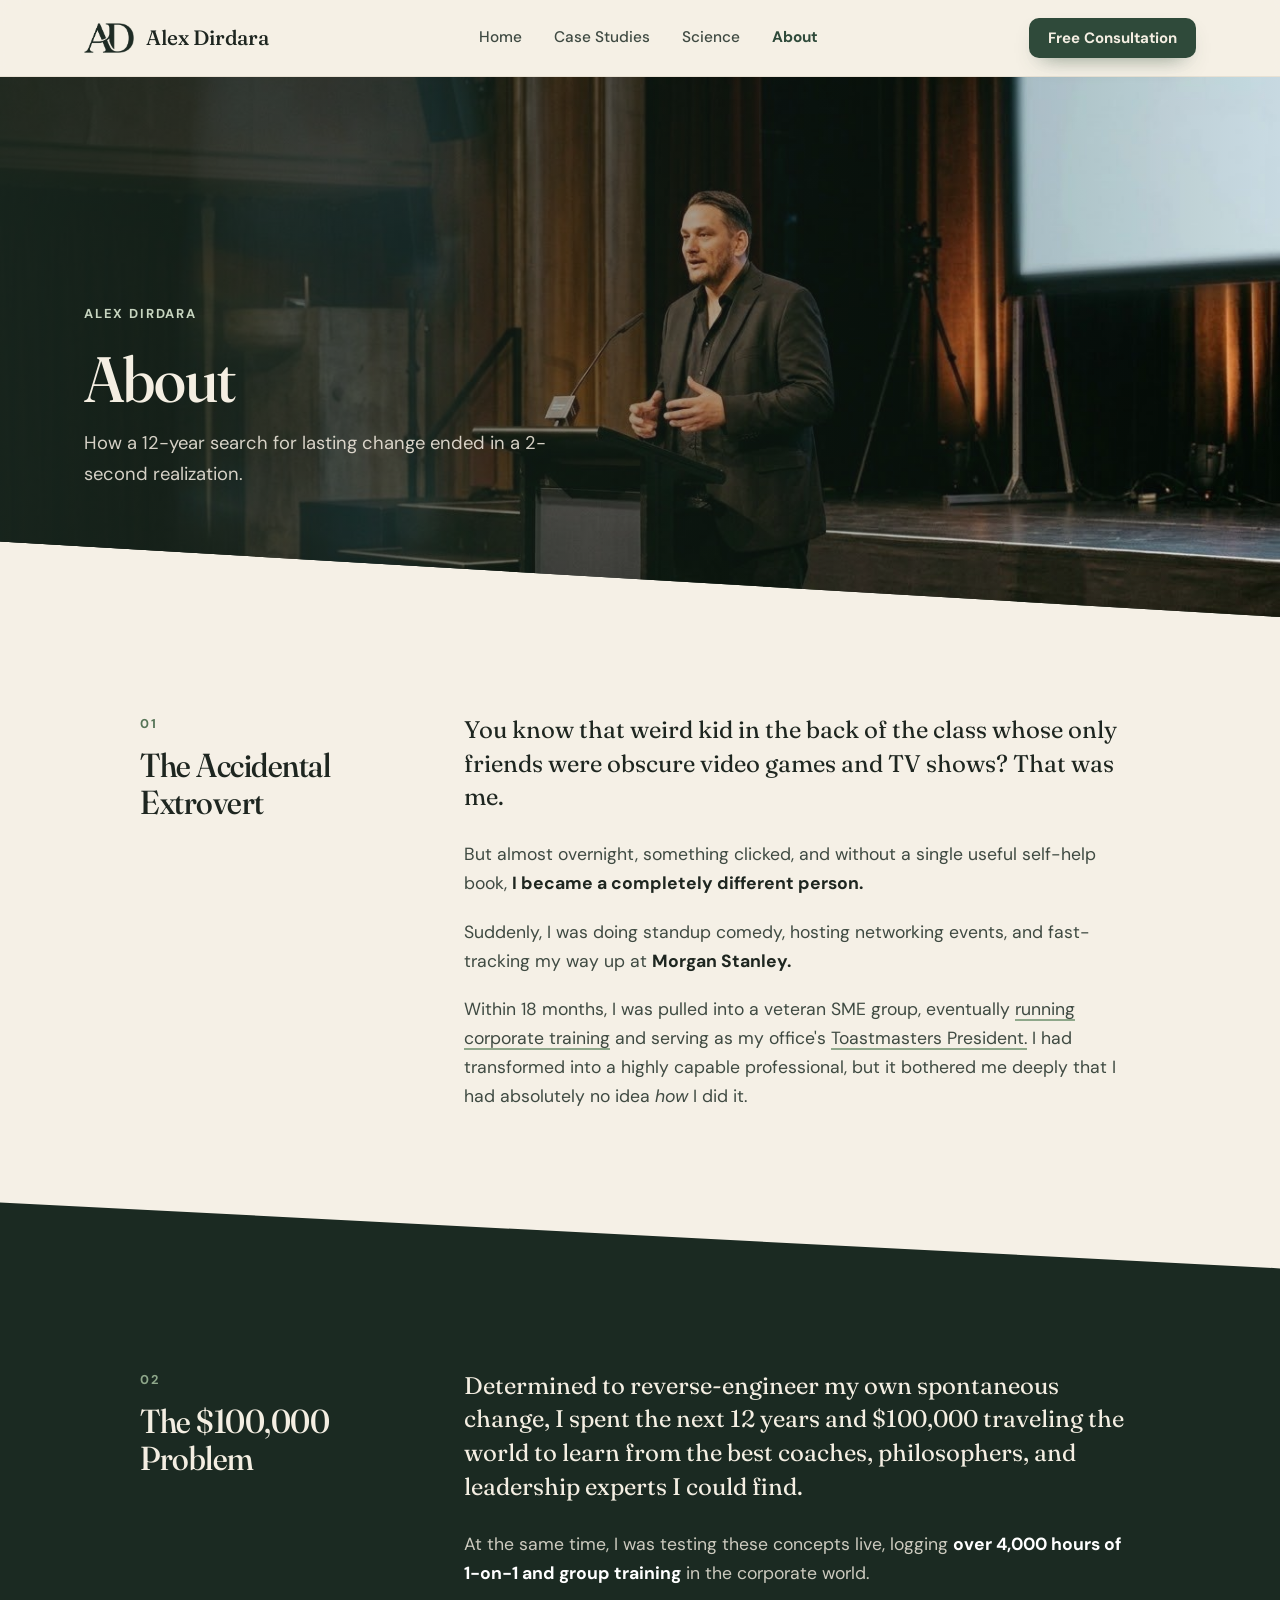
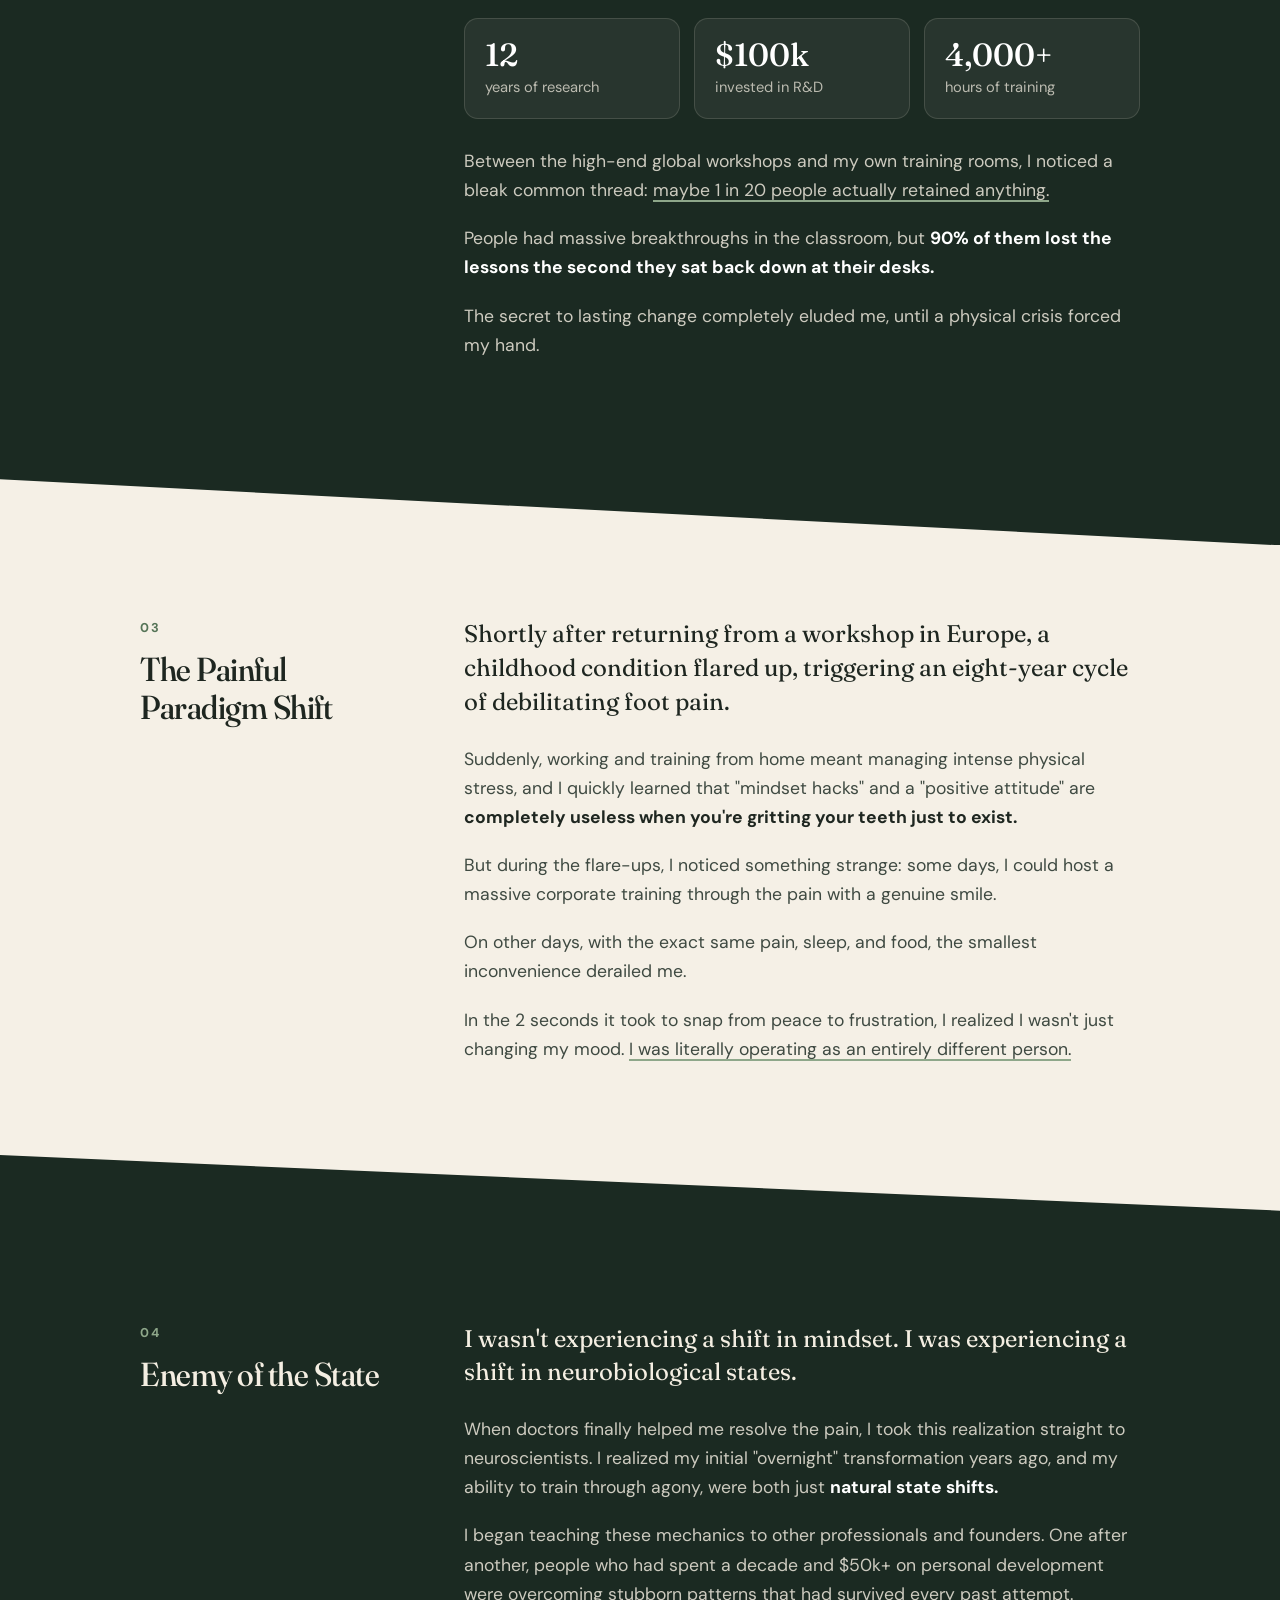
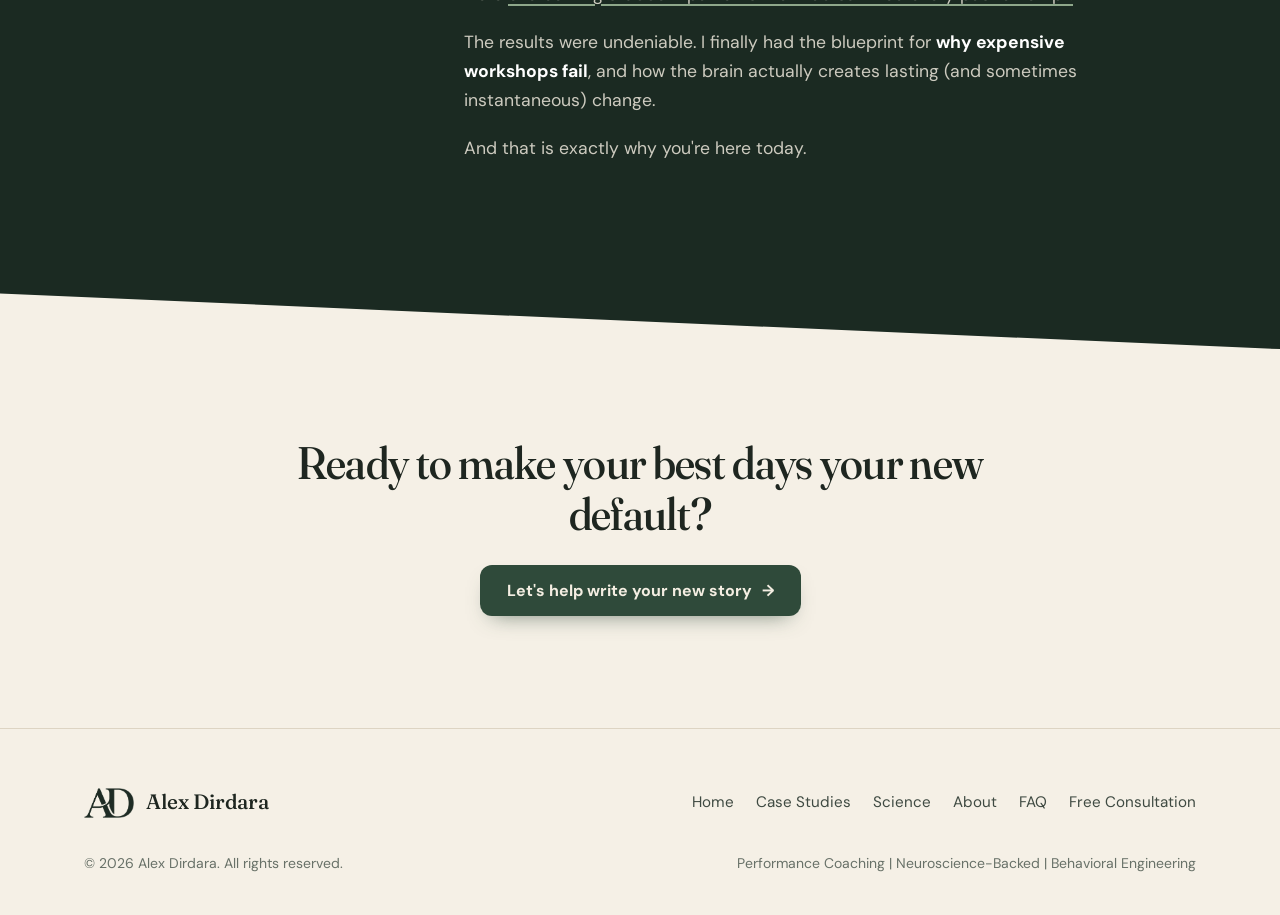
==== about.html @ 48b0f844 "Add files via upload" ====
<!doctype html>
<html lang="en" class="no-js">
<head>
  <meta charset="utf-8">
  <meta name="viewport" content="width=device-width, initial-scale=1">
  <title>About Alex Dirdara | Performance Coaching</title>
  <meta name="description" content="From the weird kid in the back of the class to Director at Morgan Stanley, 12 years and $100,000 of research into why change doesn't stick, and what finally made it click.">
  <meta property="og:title" content="About Alex Dirdara">
  <meta property="og:image" content="https://alexdirdara.com/assets/img/alex-stage.jpg">
  <link rel="icon" type="image/png" href="assets/img/favicon.png">
  <link rel="apple-touch-icon" href="assets/img/apple-touch-icon.png">
  <link rel="preconnect" href="https://fonts.googleapis.com">
  <link rel="preconnect" href="https://fonts.gstatic.com" crossorigin>
  <link href="https://fonts.googleapis.com/css2?family=DM+Sans:ital,opsz,wght@0,9..40,400..700;1,9..40,400..700&family=Fraunces:ital,opsz,wght,SOFT@0,9..144,300..600,0..100;1,9..144,300..600,0..100&display=swap" rel="stylesheet">
  <link rel="stylesheet" href="assets/css/styles.css">
</head>
<body>
  <a class="skip-link" href="#main">Skip to content</a>

  <header class="site-header">
    <div class="container header-inner">
      <a class="brand" href="/" aria-label="Alex Dirdara, home">
        <img src="assets/img/logo-ad.png" alt="" width="56" height="30">
        <span>Alex Dirdara</span>
      </a>
      <nav class="main-nav" aria-label="Main">
        <a href="/">Home</a>
        <a href="/casestudies">Case Studies</a>
        <a href="/science">Science</a>
        <a href="/about" aria-current="page">About</a>
      </nav>
      <div class="header-cta">
        <a class="btn btn-primary btn-sm" href="https://calendly.com/dirdara/on-demand" target="_blank" rel="noopener">Free Consultation</a>
        <button class="nav-toggle" type="button" aria-expanded="false" aria-controls="mobile-nav" aria-label="Open menu">
          <svg viewBox="0 0 24 24" fill="none" stroke="currentColor" stroke-width="1.8" stroke-linecap="round"><path d="M4 7h16M4 12h16M4 17h16"/></svg>
        </button>
      </div>
    </div>
    <div class="mobile-nav" id="mobile-nav">
      <ul>
        <li><a href="/">Home</a></li>
        <li><a href="/casestudies">Case Studies</a></li>
        <li><a href="/science">Science</a></li>
        <li><a href="/about" aria-current="page">About</a></li>
        <li><a class="btn btn-primary" href="https://calendly.com/dirdara/on-demand" target="_blank" rel="noopener">Free Consultation</a></li>
      </ul>
    </div>
  </header>

  <main id="main">

    <section class="page-banner">
      <img src="assets/img/alex-stage.jpg" alt="Alex Dirdara speaking at a podium on stage" width="1376" height="768">
      <div class="container">
        <div class="eyebrow">Alex Dirdara</div>
        <h1>About</h1>
        <p>How a 12-year search for lasting change ended in a 2-second realization.</p>
      </div>
    </section>

    <!-- 01 -->
    <section class="story">
      <div class="container">
        <div class="story-grid reveal">
          <div class="story-title">
            <span class="num">01</span>
            <h2>The Accidental Extrovert</h2>
          </div>
          <div class="story-body">
            <p class="kicker">You know that weird kid in the back of the class whose only friends were obscure video games and TV shows? That was me.</p>
            <p>But almost overnight, something clicked, and without a single useful self-help book, <strong>I became a completely different person.</strong></p>
            <p>Suddenly, I was doing standup comedy, hosting networking events, and fast-tracking my way up at <strong>Morgan Stanley.</strong></p>
            <p>Within 18 months, I was pulled into a veteran SME group, eventually <span class="u">running corporate training</span> and serving as my office's <span class="u">Toastmasters President.</span> I had transformed into a highly capable professional, but it bothered me deeply that I had absolutely no idea <em>how</em> I did it.</p>
          </div>
        </div>
      </div>
    </section>

    <!-- 02 -->
    <section class="story dark">
      <div class="container">
        <div class="story-grid reveal">
          <div class="story-title">
            <span class="num">02</span>
            <h2>The $100,000 Problem</h2>
          </div>
          <div class="story-body">
            <p class="kicker">Determined to reverse-engineer my own spontaneous change, I spent the next 12 years and $100,000 traveling the world to learn from the best coaches, philosophers, and leadership experts I could find.</p>
            <p>At the same time, I was testing these concepts live, logging <strong>over 4,000 hours of 1-on-1 and group training</strong> in the corporate world.</p>
            <div class="stat-row">
              <div class="stat"><strong>12</strong><span>years of research</span></div>
              <div class="stat"><strong>$100k</strong><span>invested in R&amp;D</span></div>
              <div class="stat"><strong>4,000+</strong><span>hours of training</span></div>
            </div>
            <p style="margin-top:28px">Between the high-end global workshops and my own training rooms, I noticed a bleak common thread: <span class="u">maybe 1 in 20 people actually retained anything.</span></p>
            <p>People had massive breakthroughs in the classroom, but <strong>90% of them lost the lessons the second they sat back down at their desks.</strong></p>
            <p>The secret to lasting change completely eluded me, until a physical crisis forced my hand.</p>
          </div>
        </div>
      </div>
    </section>

    <!-- 03 -->
    <section class="story">
      <div class="container">
        <div class="story-grid reveal">
          <div class="story-title">
            <span class="num">03</span>
            <h2>The Painful Paradigm Shift</h2>
          </div>
          <div class="story-body">
            <p class="kicker">Shortly after returning from a workshop in Europe, a childhood condition flared up, triggering an eight-year cycle of debilitating foot pain.</p>
            <p>Suddenly, working and training from home meant managing intense physical stress, and I quickly learned that "mindset hacks" and a "positive attitude" are <strong>completely useless when you're gritting your teeth just to exist.</strong></p>
            <p>But during the flare-ups, I noticed something strange: some days, I could host a massive corporate training through the pain with a genuine smile.</p>
            <p>On other days, with the exact same pain, sleep, and food, the smallest inconvenience derailed me.</p>
            <p>In the 2 seconds it took to snap from peace to frustration, I realized I wasn't just changing my mood. <span class="u">I was literally operating as an entirely different person.</span></p>
          </div>
        </div>
      </div>
    </section>

    <!-- 04 -->
    <section class="story dark">
      <div class="container">
        <div class="story-grid reveal">
          <div class="story-title">
            <span class="num">04</span>
            <h2>Enemy of the State</h2>
          </div>
          <div class="story-body">
            <p class="kicker">I wasn't experiencing a shift in mindset. I was experiencing a shift in neurobiological states.</p>
            <p>When doctors finally helped me resolve the pain, I took this realization straight to neuroscientists. I realized my initial "overnight" transformation years ago, and my ability to train through agony, were both just <strong>natural state shifts.</strong></p>
            <p>I began teaching these mechanics to other professionals and founders. One after another, people who had spent a decade and $50k+ on personal development were <span class="u">overcoming stubborn patterns that had survived every past attempt.</span></p>
            <p>The results were undeniable. I finally had the blueprint for <strong>why expensive workshops fail</strong>, and how the brain actually creates lasting (and sometimes instantaneous) change.</p>
            <p>And that is exactly why you're here today.</p>
          </div>
        </div>
      </div>
    </section>

    <section class="section center">
      <div class="container reveal">
        <h2 style="max-width:700px;margin:0 auto 26px">Ready to make your best days your new default?</h2>
        <a class="btn btn-primary" href="https://calendly.com/dirdara/on-demand" target="_blank" rel="noopener">Let's help write your new story <span class="arrow" aria-hidden="true">&rarr;</span></a>
      </div>
    </section>

  </main>

  <footer class="site-footer" style="margin-top:0">
    <div class="container">
      <div class="footer-inner">
        <a class="brand" href="/" aria-label="Alex Dirdara, home">
          <img src="assets/img/logo-ad.png" alt="" width="56" height="30">
          <span>Alex Dirdara</span>
        </a>
        <nav class="footer-nav" aria-label="Footer">
          <a href="/">Home</a>
          <a href="/casestudies">Case Studies</a>
          <a href="/science">Science</a>
          <a href="/about">About</a>
          <a href="/#faq">FAQ</a>
          <a href="https://calendly.com/dirdara/on-demand" target="_blank" rel="noopener">Free Consultation</a>
        </nav>
      </div>
      <div class="footer-base">
        <span>&copy; <span data-year>2026</span> Alex Dirdara. All rights reserved.</span>
        <span>Performance Coaching | Neuroscience-Backed | Behavioral Engineering</span>
      </div>
    </div>
  </footer>

  <script src="assets/js/main.js"></script>
</body>
</html>
---- assets/css/styles.css ----
/* ==========================================================================
   Alex Dirdara | Performance Coaching
   Shared stylesheet for every page.
   ========================================================================== */

:root {
  /* Surfaces */
  --bg: #f5f0e6;
  --bg-deep: #ece4d4;
  --surface: #fbf8f2;
  --sage-50: #eef2ea;
  --sage-100: #dde6d6;
  --sage-200: #c6d4bf;
  --sage-400: #8ea78a;
  --sage-600: #557457;
  --green-700: #2f4a3a;
  --green-800: #253b2e;
  --green-900: #1b2a22;

  /* Ink */
  --ink: #1e2620;
  --ink-soft: #3f4a42;
  --muted: #687168;
  --line: #ddd4c3;
  --line-soft: #e8e1d3;
  --cream: #f4eee2;

  /* Accent (used sparingly) */
  --clay: #a85f3a;

  /* Type */
  --font-display: "Fraunces", Georgia, "Times New Roman", serif;
  --font-body: "DM Sans", system-ui, -apple-system, "Segoe UI", sans-serif;

  /* Shape */
  --radius-sm: 10px;
  --radius: 18px;
  --radius-lg: 28px;
  --shadow-sm: 0 1px 2px rgba(30, 38, 32, 0.06);
  --shadow: 0 10px 30px -12px rgba(30, 38, 32, 0.22);
  --shadow-lg: 0 30px 60px -28px rgba(30, 38, 32, 0.35);

  --container: 1160px;
  --gutter: 24px;
}

*,
*::before,
*::after { box-sizing: border-box; }

html { scroll-behavior: smooth; -webkit-text-size-adjust: 100%; }
/* Keep anchor targets clear of the sticky header */
[id] { scroll-margin-top: 96px; }
@media (prefers-reduced-motion: reduce) {
  html { scroll-behavior: auto; }
  *, *::before, *::after { transition: none !important; animation: none !important; }
}

body {
  margin: 0;
  background: var(--bg);
  color: var(--ink);
  font-family: var(--font-body);
  font-size: 1.0625rem;
  line-height: 1.65;
  -webkit-font-smoothing: antialiased;
  text-rendering: optimizeLegibility;
  overflow-x: hidden;
}

img { max-width: 100%; height: auto; display: block; }
a { color: inherit; }

h1, h2, h3, h4 {
  font-family: var(--font-display);
  font-weight: 500;
  line-height: 1.12;
  letter-spacing: -0.015em;
  margin: 0 0 0.5em;
  color: var(--ink);
  font-variation-settings: "SOFT" 30, "opsz" 96;
}
h1 { font-size: clamp(2.35rem, 5.2vw, 4rem); }
h2 { font-size: clamp(1.95rem, 3.6vw, 2.85rem); }
h3 { font-size: clamp(1.3rem, 2vw, 1.6rem); }
p { margin: 0 0 1.1em; }
strong { font-weight: 700; color: var(--ink); }

.container { width: 100%; max-width: var(--container); margin: 0 auto; padding: 0 var(--gutter); }
.narrow { max-width: 760px; margin-left: auto; margin-right: auto; }
.center { text-align: center; }

.section { padding: clamp(64px, 9vw, 112px) 0; }
.section-tight { padding: clamp(40px, 6vw, 72px) 0; }

.skip-link {
  position: absolute; left: 12px; top: -48px; z-index: 100;
  background: var(--green-700); color: var(--cream); padding: 10px 14px; border-radius: 8px;
}
.skip-link:focus { top: 12px; }

:focus-visible { outline: 2px solid var(--green-700); outline-offset: 3px; border-radius: 6px; }

/* Text treatments --------------------------------------------------------- */
.u {
  text-decoration: underline;
  text-decoration-color: var(--sage-400);
  text-decoration-thickness: 2px;
  text-underline-offset: 4px;
}
.hl { color: var(--green-700); font-style: italic; }
.eyebrow {
  display: inline-flex; align-items: center; gap: 12px;
  font-family: var(--font-body);
  font-size: 0.8125rem; font-weight: 700; letter-spacing: 0.14em; text-transform: uppercase;
  color: var(--sage-600);
  margin-bottom: 18px;
}
.eyebrow.with-rule::after { content: ""; width: 40px; height: 2px; background: currentColor; border-radius: 2px; }
.lead { font-size: clamp(1.1rem, 1.6vw, 1.25rem); color: var(--ink-soft); line-height: 1.6; }
.muted { color: var(--muted); }
.accent-bar {
  width: 120px; height: 4px; border-radius: 4px; margin: 22px 0 0;
  background: linear-gradient(90deg, var(--green-700), var(--sage-400) 60%, var(--clay));
}
.center .accent-bar { margin-left: auto; margin-right: auto; }

/* Buttons ----------------------------------------------------------------- */
.btn {
  display: inline-flex; align-items: center; justify-content: center; gap: 10px;
  padding: 15px 26px;
  border-radius: 12px;
  border: 1.5px solid transparent;
  font-family: var(--font-body); font-weight: 700; font-size: 1rem; line-height: 1.2;
  text-decoration: none; cursor: pointer;
  transition: transform .2s ease, background-color .2s ease, box-shadow .2s ease, color .2s ease;
}
.btn .arrow { transition: transform .2s ease; }
.btn:hover .arrow { transform: translateX(4px); }
.btn-primary { background: var(--green-700); color: var(--cream); box-shadow: 0 10px 22px -12px rgba(47, 74, 58, .7); }
.btn-primary:hover { background: var(--green-800); transform: translateY(-1px); }
.btn-outline { border-color: var(--green-700); color: var(--green-700); background: transparent; }
.btn-outline:hover { background: var(--green-700); color: var(--cream); }
.btn-light { background: var(--cream); color: var(--green-900); }
.btn-light:hover { background: #fff; transform: translateY(-1px); }
.btn-sm { padding: 10px 18px; font-size: .9375rem; border-radius: 10px; }

/* Header ------------------------------------------------------------------ */
.site-header {
  position: sticky; top: 0; z-index: 50;
  background: rgba(245, 240, 230, 0.86);
  backdrop-filter: saturate(140%) blur(12px);
  -webkit-backdrop-filter: saturate(140%) blur(12px);
  border-bottom: 1px solid var(--line-soft);
}
.header-inner { display: flex; align-items: center; justify-content: space-between; gap: 24px; height: 76px; }
.brand { display: inline-flex; align-items: center; gap: 12px; text-decoration: none; color: var(--ink); flex-shrink: 0; }
.brand img { height: 30px; width: auto; }
.brand span { font-family: var(--font-display); font-size: 1.3rem; font-weight: 500; letter-spacing: -0.01em; }
.main-nav { display: flex; align-items: center; gap: 4px; }
.main-nav a {
  text-decoration: none; color: var(--ink-soft); font-weight: 500; font-size: .96rem;
  padding: 8px 14px; border-radius: 8px; transition: color .2s, background-color .2s;
}
.main-nav a:hover { color: var(--ink); background: var(--bg-deep); }
.main-nav a[aria-current="page"] { color: var(--green-700); font-weight: 700; }
.header-cta { display: flex; align-items: center; gap: 10px; }
.nav-toggle {
  display: none; width: 44px; height: 44px; border-radius: 10px; border: 1px solid var(--line);
  background: var(--surface); cursor: pointer; align-items: center; justify-content: center;
}
.nav-toggle svg { width: 22px; height: 22px; }
.mobile-nav { display: none; }

@media (max-width: 960px) {
  .main-nav { display: none; }
  .nav-toggle { display: inline-flex; }
  .mobile-nav {
    display: block; overflow: hidden; max-height: 0; transition: max-height .3s ease;
    border-top: 1px solid transparent;
  }
  .mobile-nav.open { max-height: 480px; border-top-color: var(--line-soft); }
  .mobile-nav ul { list-style: none; margin: 0; padding: 12px var(--gutter) 22px; }
  .mobile-nav a {
    display: block; padding: 13px 4px; text-decoration: none; font-weight: 500; color: var(--ink);
    border-bottom: 1px solid var(--line-soft);
  }
  .mobile-nav li:last-child a { border-bottom: 0; }
  .mobile-nav .btn { margin-top: 14px; width: 100%; color: var(--cream); }
}
@media (max-width: 560px) {
  :root { --gutter: 16px; }
  .header-cta .btn { display: none; }
  .brand span { font-size: 1.15rem; }
}

/* Hero -------------------------------------------------------------------- */
.hero { padding: clamp(48px, 7vw, 96px) 0 clamp(48px, 6vw, 80px); position: relative; }
.hero::before {
  content: ""; position: absolute; inset: 0; z-index: -1;
  background:
    radial-gradient(900px 480px at 85% 10%, rgba(198, 212, 191, .55), transparent 60%),
    radial-gradient(700px 420px at 0% 100%, rgba(236, 228, 212, .9), transparent 60%);
}
.hero-grid { display: grid; grid-template-columns: 1.12fr .88fr; gap: clamp(32px, 6vw, 80px); align-items: center; }
.pill {
  display: inline-flex; flex-wrap: wrap; align-items: center; gap: 6px 10px;
  padding: 8px 16px; border-radius: 999px;
  background: var(--sage-50); border: 1px solid var(--sage-200);
  color: var(--green-700); font-size: .84rem; font-weight: 600; letter-spacing: .01em;
  margin-bottom: 26px;
}
.pill .sep { width: 4px; height: 4px; border-radius: 50%; background: var(--sage-400); }
.hero h1 { margin-bottom: 22px; }
.hero .lead { max-width: 560px; margin-bottom: 34px; }
.hero-figure { position: relative; justify-self: end; width: 100%; max-width: 460px; }
.hero-figure::before {
  content: ""; position: absolute; inset: 22px -22px -22px 22px;
  border-radius: var(--radius-lg); background: var(--sage-100); z-index: -1;
}
.hero-figure img {
  width: 100%; aspect-ratio: 1 / 1; object-fit: cover; border-radius: var(--radius-lg);
  box-shadow: var(--shadow-lg);
}
.hero-note {
  text-align: center; max-width: 640px; margin: clamp(44px, 6vw, 72px) auto 0;
  color: var(--ink-soft); font-size: 1.05rem;
  padding-top: 28px; border-top: 1px solid var(--line);
}
@media (max-width: 860px) {
  .hero-grid { grid-template-columns: 1fr; }
  .hero-figure { justify-self: center; max-width: 380px; margin-right: 14px; }
  .hero-figure::before { inset: 14px -14px -14px 14px; }
}
@media (max-width: 560px) {
  .pill { flex-direction: column; align-items: flex-start; border-radius: 16px; gap: 2px; }
  .pill .sep { display: none; }
}

/* Testimonial card -------------------------------------------------------- */
/* Standalone testimonial bands on the home page: the neighbouring sections'
   padding sets the gap, so these add none of their own. */
.section-quote { padding: 0; }
.section-quote.after-hero { padding-top: clamp(16px, 2.5vw, 32px); }

.testimonial {
  position: relative; text-align: center;
  background: var(--sage-50);
  border: 1px solid var(--sage-100);
  border-radius: var(--radius-lg);
  padding: clamp(40px, 6vw, 64px) clamp(22px, 6vw, 96px);
}
.testimonial-avatar {
  width: 112px; height: 112px; margin: 0 auto 26px; border-radius: 22px; object-fit: cover;
  border: 4px solid var(--surface); box-shadow: var(--shadow);
}
.testimonial-avatar.top { object-position: center 18%; }
.testimonial blockquote { margin: 0 auto; max-width: 820px; position: relative; }
.testimonial blockquote::before {
  content: "\201C"; position: absolute; left: -0.55em; top: -0.42em;
  font-family: var(--font-display); font-size: 5.5rem; line-height: 1; color: var(--sage-200);
}
.testimonial blockquote p {
  font-family: var(--font-display); font-weight: 400;
  font-size: clamp(1.2rem, 2.1vw, 1.5rem); line-height: 1.45; color: var(--green-700);
  margin: 0;
}
.testimonial blockquote.long p { font-size: clamp(1.08rem, 1.7vw, 1.28rem); }
.testimonial-name {
  margin-top: 24px; font-size: .84rem; font-weight: 700; letter-spacing: .12em; text-transform: uppercase; color: var(--ink);
}
.testimonial-role { font-size: .84rem; letter-spacing: .08em; text-transform: uppercase; color: var(--muted); margin-top: 2px; }
.testimonial .btn { margin-top: 30px; }
@media (max-width: 560px) {
  .testimonial blockquote::before { left: -0.1em; top: -0.75em; font-size: 4rem; }
}

/* Manifesto (philosophy quote) -------------------------------------------- */
.manifesto h2 {
  font-size: clamp(1.8rem, 3.4vw, 2.6rem); line-height: 1.2; margin-bottom: 30px;
}
.manifesto p { font-size: 1.125rem; color: var(--ink-soft); }

/* Comparison -------------------------------------------------------------- */
.section-head { margin-bottom: clamp(36px, 5vw, 56px); }
.section-head p { max-width: 640px; }
.center .section-head p, .section-head.center p { margin-left: auto; margin-right: auto; }
.compare { display: grid; gap: 12px; }
.compare-row { display: grid; grid-template-columns: 1fr 1fr; gap: 18px; }
.compare-head {
  padding: 18px 22px; border-radius: 14px; font-weight: 700; text-align: center; font-size: 1.02rem;
}
.compare-head.us { background: var(--green-700); color: var(--cream); }
.compare-head.them { background: var(--bg-deep); color: var(--ink-soft); }
.compare-cell {
  display: flex; align-items: flex-start; gap: 14px;
  padding: 18px 22px; border-radius: 14px; font-size: 1rem; line-height: 1.5;
}
.compare-cell.us { background: var(--surface); border: 1px solid var(--sage-200); color: var(--ink); font-weight: 600; }
.compare-cell.them { background: transparent; border: 1px solid var(--line); color: var(--muted); }
.compare-cell .ico {
  flex-shrink: 0; width: 26px; height: 26px; border-radius: 50%; display: grid; place-items: center; margin-top: 1px;
}
.compare-cell.us .ico { background: var(--green-700); color: var(--cream); }
.compare-cell.them .ico { background: var(--bg-deep); color: var(--muted); }
.compare-cell .ico svg { width: 14px; height: 14px; }
.compare-label { display: none; }
.compare-cta { text-align: center; margin-top: 40px; }
@media (max-width: 720px) {
  .compare-row.heads { display: none; }
  .compare-row { grid-template-columns: 1fr; gap: 8px; padding-bottom: 14px; border-bottom: 1px dashed var(--line); }
  .compare-row:last-of-type { border-bottom: 0; }
  .compare-label { display: block; font-size: .72rem; font-weight: 700; letter-spacing: .12em; text-transform: uppercase; margin-bottom: 2px; }
  .compare-cell.us .compare-label { color: var(--sage-600); }
}

/* Method (three phases) --------------------------------------------------- */
.method-panel {
  background: var(--sage-100); border-radius: var(--radius-lg);
  padding: clamp(36px, 6vw, 72px) clamp(22px, 5vw, 72px);
}
.phases { display: grid; grid-template-columns: repeat(3, 1fr); gap: clamp(24px, 4vw, 48px); margin-top: 44px; }
.phase-top { display: flex; align-items: center; gap: 16px; margin-bottom: 22px; }
.phase-icon {
  width: 52px; height: 52px; border-radius: 14px; display: grid; place-items: center; flex-shrink: 0;
  background: var(--surface); color: var(--green-700); border: 1px solid var(--sage-200);
}
.phase-icon svg { width: 26px; height: 26px; }
.phase-top::after { content: ""; flex: 1; height: 1px; background: var(--sage-400); opacity: .7; }
.phase:last-child .phase-top::after { display: none; }
.phase-num { font-size: .78rem; font-weight: 700; letter-spacing: .14em; color: var(--sage-600); text-transform: uppercase; margin-bottom: 6px; }
.phase h3 { font-size: clamp(1.7rem, 2.6vw, 2.15rem); font-weight: 400; margin-bottom: 12px; }
.phase p { color: var(--ink-soft); margin: 0; }
@media (max-width: 860px) {
  .phases { grid-template-columns: 1fr; }
  .phase-top::after { display: none; }
}

.method-body {
  display: grid; grid-template-columns: 0.9fr 1.1fr; gap: clamp(28px, 5vw, 72px);
  margin-top: clamp(48px, 7vw, 80px);
}
.method-body .pull {
  font-family: var(--font-display); font-size: clamp(1.4rem, 2.4vw, 1.85rem); line-height: 1.35; color: var(--ink);
}
.method-body .pull small { display: block; margin-top: 18px; font-family: var(--font-body); font-size: 1rem; color: var(--ink-soft); line-height: 1.6; }
.method-body p { color: var(--ink-soft); }
.method-body .btn { margin-top: 8px; }
.callout {
  border-left: 3px solid var(--sage-600); padding: 4px 0 4px 20px; margin: 26px 0;
}
.callout p:last-child { margin-bottom: 0; }
@media (max-width: 860px) { .method-body { grid-template-columns: 1fr; } }

/* Intro / story teaser ---------------------------------------------------- */
.intro-grid { display: grid; grid-template-columns: .85fr 1.15fr; gap: clamp(32px, 6vw, 80px); align-items: center; }
.intro-photo { position: relative; }
.intro-photo img {
  width: 100%; aspect-ratio: 4 / 5; object-fit: cover; object-position: 57% center;
  border-radius: var(--radius-lg); box-shadow: var(--shadow-lg);
}
.intro-photo .badge {
  position: absolute; right: -14px; bottom: 28px;
  background: var(--surface); border-radius: 14px; padding: 14px 18px; box-shadow: var(--shadow);
  font-size: .9rem; line-height: 1.35; color: var(--ink-soft);
}
.intro-photo .badge strong { display: block; font-family: var(--font-display); font-size: 1.6rem; font-weight: 500; color: var(--green-700); }
.intro-copy h2 { margin-bottom: 22px; }
.intro-copy h2 .sub { display: block; color: var(--green-700); font-style: italic; }
.intro-copy p { color: var(--ink-soft); font-size: 1.1rem; }
@media (max-width: 860px) {
  .intro-grid { grid-template-columns: 1fr; }
  .intro-photo { max-width: 420px; }
  .intro-photo .badge { right: 12px; }
}

/* FAQ --------------------------------------------------------------------- */
.faq-card {
  background: var(--surface); border: 1px solid var(--line-soft); border-radius: var(--radius-lg);
  padding: clamp(8px, 2vw, 20px) clamp(20px, 4vw, 48px); box-shadow: var(--shadow-sm);
}
.faq-item { border-bottom: 1px solid var(--line-soft); }
.faq-item:last-child { border-bottom: 0; }
.faq-item summary {
  list-style: none; cursor: pointer; display: flex; justify-content: space-between; align-items: center; gap: 20px;
  padding: 26px 0; font-family: var(--font-display); font-size: clamp(1.1rem, 1.8vw, 1.3rem); color: var(--ink);
}
.faq-item summary::-webkit-details-marker { display: none; }
.faq-item summary .chev {
  flex-shrink: 0; width: 34px; height: 34px; border-radius: 50%; display: grid; place-items: center;
  background: var(--sage-50); color: var(--green-700); transition: transform .25s ease, background-color .2s;
}
.faq-item summary .chev svg { width: 16px; height: 16px; }
.faq-item[open] summary .chev { transform: rotate(180deg); background: var(--sage-100); }
.faq-item summary:hover { color: var(--green-700); }
.faq-answer { padding: 0 0 26px; color: var(--ink-soft); max-width: 760px; }
.faq-answer p:last-child { margin-bottom: 0; }
.faq-answer a { color: var(--green-700); font-weight: 700; }

/* Closing CTA band -------------------------------------------------------- */
.closing {
  background: var(--green-900); color: var(--cream);
  border-radius: var(--radius-lg);
  padding: clamp(48px, 7vw, 88px) clamp(22px, 6vw, 88px);
  text-align: center; position: relative; overflow: hidden;
}
.closing::before {
  content: ""; position: absolute; inset: auto -10% -60% -10%; height: 120%;
  background: radial-gradient(closest-side, rgba(142, 167, 138, .22), transparent);
  pointer-events: none;
}
.closing > * { position: relative; }
.closing p { color: rgba(244, 238, 226, .82); max-width: 720px; margin-left: auto; margin-right: auto; font-size: 1.1rem; }
.closing .big {
  font-family: var(--font-display); color: var(--cream); font-size: clamp(1.8rem, 3.6vw, 2.8rem); line-height: 1.18;
  max-width: 760px; margin: 34px auto 34px;
}

/* Footer ------------------------------------------------------------------ */
.site-footer { padding: 56px 0 40px; border-top: 1px solid var(--line); margin-top: clamp(64px, 9vw, 112px); }
.footer-inner { display: flex; flex-wrap: wrap; justify-content: space-between; align-items: center; gap: 24px; }
.footer-nav { display: flex; flex-wrap: wrap; gap: 6px 22px; }
.footer-nav a { text-decoration: none; color: var(--ink-soft); font-size: .95rem; }
.footer-nav a:hover { color: var(--green-700); }
.footer-base { margin-top: 32px; font-size: .875rem; color: var(--muted); display: flex; flex-wrap: wrap; justify-content: space-between; gap: 12px; }

/* Page banner (inner pages) ----------------------------------------------- */
.page-banner {
  position: relative; min-height: clamp(340px, 46vw, 540px);
  display: flex; align-items: flex-end;
  clip-path: polygon(0 0, 100% 0, 100% 100%, 0 86%);
  background: var(--green-900); color: var(--cream);
  padding-bottom: clamp(80px, 10vw, 130px);
}
.page-banner img { position: absolute; inset: 0; width: 100%; height: 100%; object-fit: cover; object-position: 60% 30%; }
.page-banner::after {
  content: ""; position: absolute; inset: 0;
  background: linear-gradient(90deg, rgba(27, 42, 34, .82) 0%, rgba(27, 42, 34, .45) 45%, rgba(27, 42, 34, .1) 100%);
}
.page-banner .container { position: relative; z-index: 1; }
.page-banner h1 { color: var(--cream); margin: 0; }
.page-banner .eyebrow { color: var(--sage-200); }
.page-banner p { color: rgba(244, 238, 226, .86); max-width: 520px; margin: 14px 0 0; font-size: 1.15rem; }

.page-intro { padding: clamp(56px, 8vw, 104px) 0 clamp(32px, 5vw, 56px); position: relative; }
.page-intro::before {
  content: ""; position: absolute; inset: 0; z-index: -1;
  background: radial-gradient(800px 380px at 80% 0%, rgba(198, 212, 191, .5), transparent 65%);
}
.page-intro h1 { max-width: 880px; }
.page-intro .lead { max-width: 680px; }

/* About story sections ---------------------------------------------------- */
.story { padding: clamp(56px, 8vw, 96px) 0; }
.story-grid { display: grid; grid-template-columns: 260px 1fr; gap: clamp(24px, 5vw, 72px); max-width: 1000px; margin: 0 auto; }
.story-title h2 { font-size: clamp(1.6rem, 2.6vw, 2.1rem); }
.story-title .num { font-size: .8rem; letter-spacing: .14em; font-weight: 700; color: var(--sage-600); text-transform: uppercase; display: block; margin-bottom: 12px; }
.story-body p { font-size: 1.1rem; color: var(--ink-soft); }
.story-body p.kicker { font-family: var(--font-display); font-size: clamp(1.25rem, 2vw, 1.5rem); line-height: 1.4; color: var(--ink); }
.story.dark {
  background: var(--green-900); color: var(--cream);
  clip-path: polygon(0 0, 100% 7%, 100% 100%, 0 93%);
  padding: clamp(110px, 13vw, 170px) 0;
  margin: -24px 0;
}
.story.dark h2 { color: var(--cream); }
.story.dark .story-title .num { color: var(--sage-400); }
.story.dark .story-body p { color: rgba(244, 238, 226, .82); }
.story.dark .story-body p.kicker { color: var(--cream); }
.story.dark strong { color: #fff; }
.story.dark .u { text-decoration-color: var(--sage-400); }
.stat-row { display: flex; flex-wrap: wrap; gap: 14px; margin: 30px 0 6px; }
.stat {
  flex: 1 1 150px; border-radius: 14px; padding: 18px 20px;
  background: rgba(244, 238, 226, .06); border: 1px solid rgba(244, 238, 226, .14);
}
.stat strong { display: block; font-family: var(--font-display); font-weight: 500; font-size: 2rem; line-height: 1.1; color: var(--cream); }
.stat span { font-size: .92rem; color: rgba(244, 238, 226, .72); }
@media (max-width: 760px) {
  .story-grid { grid-template-columns: 1fr; gap: 8px; }
  .story.dark { clip-path: polygon(0 0, 100% 3%, 100% 100%, 0 97%); padding: 96px 0; }
}

/* Case studies ------------------------------------------------------------ */
.case-featured {
  background: var(--green-900); color: var(--cream); border-radius: var(--radius-lg);
  padding: clamp(28px, 5vw, 56px); box-shadow: var(--shadow-lg);
}
.case-featured .tag {
  display: inline-block; font-size: .75rem; font-weight: 700; letter-spacing: .14em; text-transform: uppercase;
  color: var(--green-900); background: var(--sage-200); padding: 6px 12px; border-radius: 999px; margin-bottom: 18px;
}
.case-featured h2 { color: var(--cream); font-size: clamp(1.7rem, 3.2vw, 2.5rem); max-width: 860px; }
.case-meta { font-size: .82rem; font-weight: 700; letter-spacing: .12em; text-transform: uppercase; color: var(--sage-600); }
.case-featured .case-meta { color: var(--sage-400); }
.case-featured .case-head { text-align: center; padding-bottom: 28px; border-bottom: 1px solid rgba(244, 238, 226, .14); }
.case-featured .case-head h2 { margin-left: auto; margin-right: auto; }
.video-slot {
  margin: 32px auto 0; max-width: 860px; aspect-ratio: 16 / 9; border-radius: 16px;
  background:
    linear-gradient(135deg, rgba(142, 167, 138, .18), rgba(27, 42, 34, 0) 60%),
    var(--green-800);
  border: 1px dashed rgba(244, 238, 226, .28);
  display: grid; place-items: center; text-align: center; color: rgba(244, 238, 226, .75); font-size: .95rem;
}
.video-slot .play {
  width: 72px; height: 72px; border-radius: 50%; background: var(--cream); color: var(--green-900);
  display: grid; place-items: center; margin: 0 auto 14px; box-shadow: 0 10px 30px rgba(0, 0, 0, .3);
}
.video-slot .play svg { width: 26px; height: 26px; margin-left: 4px; }
.video-slot iframe, .video-slot video { width: 100%; height: 100%; border: 0; border-radius: 16px; }

.case-pair { display: grid; grid-template-columns: 1fr 1fr; gap: 18px; margin-top: 26px; }
.case-block { border-radius: 14px; padding: 22px; }
.case-block h4 {
  font-family: var(--font-body); font-size: .8rem; font-weight: 700; letter-spacing: .14em; text-transform: uppercase;
  margin: 0 0 10px; display: flex; align-items: center; gap: 8px;
}
.case-block h4 .dot { width: 8px; height: 8px; border-radius: 50%; }
.case-block p { margin: 0; font-size: .98rem; line-height: 1.6; }
.case-roi {
  margin: 18px auto 0; text-align: center; border-radius: 14px; padding: 22px 26px; max-width: 760px;
}
.case-roi h4 {
  font-family: var(--font-body); font-size: .8rem; font-weight: 700; letter-spacing: .14em; text-transform: uppercase; margin: 0 0 8px;
}
.case-roi p { margin: 0; font-weight: 600; }
.case-quote {
  margin: 26px auto 0; text-align: center; font-family: var(--font-display); font-style: italic; font-weight: 400;
  font-size: 1.15rem; line-height: 1.55; max-width: 780px;
}

.case-featured .case-block { background: rgba(244, 238, 226, .05); border: 1px solid rgba(244, 238, 226, .12); }
.case-featured .case-block h4 { color: var(--sage-200); }
.case-featured .case-block p { color: rgba(244, 238, 226, .84); }
.case-featured .trap .dot { background: var(--clay); }
.case-featured .shift .dot { background: var(--sage-400); }
.case-featured .case-roi { background: var(--sage-200); color: var(--green-900); }
.case-featured .case-roi p { color: var(--green-900); font-size: 1.08rem; }
.case-featured .case-quote { color: var(--cream); font-size: 1.3rem; }

/* Video embed (no autoplay, so it plays with sound) */
.video-embed {
  position: relative; aspect-ratio: 16 / 9; border-radius: 16px; overflow: hidden;
  background: var(--green-800); box-shadow: 0 20px 40px -20px rgba(0, 0, 0, .55);
}
.video-embed iframe { position: absolute; inset: 0; width: 100%; height: 100%; border: 0; }
.case-featured .video-embed.featured-video { max-width: 860px; margin: 32px auto 0; }

/* Compact featured case study (home page) */
.case-compact { padding: clamp(24px, 3.5vw, 40px) clamp(24px, 4vw, 48px); }
.case-compact-head { margin-bottom: 24px; }
.case-compact .tag { margin-bottom: 12px; }
.case-compact-head h2 { font-size: clamp(1.35rem, 2.1vw, 1.8rem); margin-bottom: 8px; }
.case-compact-grid { display: grid; grid-template-columns: 1fr 1fr; gap: clamp(20px, 3.5vw, 40px); align-items: center; }
.case-points { display: grid; gap: 10px; }
.case-compact .case-block { padding: 12px 18px; }
.case-compact .case-block h4 { margin-bottom: 4px; }
.case-compact .case-block p { font-size: .95rem; line-height: 1.5; }
.case-compact .case-roi { margin: 0; max-width: none; text-align: left; padding: 12px 18px; }
.case-compact .case-roi h4 { margin-bottom: 4px; }
.case-compact .case-roi p { font-size: .95rem; line-height: 1.5; }
.case-compact .case-quote { margin-top: 26px; font-size: 1.12rem; max-width: 860px; }
.case-compact-cta { text-align: center; margin-top: 18px; }
@media (max-width: 900px) {
  .case-compact-grid { grid-template-columns: 1fr; }
  .case-compact .video-embed { order: -1; }
}

.case-grid { display: grid; grid-template-columns: 1fr 1fr; gap: 24px; margin-top: 28px; }
.case-card {
  background: var(--surface); border: 1px solid var(--line-soft); border-radius: var(--radius-lg);
  padding: clamp(24px, 3vw, 34px); display: flex; flex-direction: column; box-shadow: var(--shadow-sm);
}
.case-card.span { grid-column: 1 / -1; max-width: calc(50% - 12px); justify-self: center; width: 100%; }
.case-card-head { display: flex; gap: 16px; align-items: flex-start; padding-bottom: 18px; border-bottom: 1px solid var(--line-soft); }
.avatar-slot {
  flex-shrink: 0; width: 56px; height: 56px; border-radius: 16px; display: grid; place-items: center;
  background: var(--sage-100); color: var(--green-700); font-family: var(--font-display); font-size: 1.4rem;
  border: 1px dashed var(--sage-400); overflow: hidden;
}
.avatar-slot img { width: 100%; height: 100%; object-fit: cover; }
.avatar-slot:has(img) { border: 2px solid var(--surface); box-shadow: 0 2px 8px -2px rgba(30, 38, 32, .25); }
.case-card h3 { font-size: 1.32rem; margin: 2px 0 8px; line-height: 1.25; }
.case-card .case-pair { margin-top: 18px; gap: 12px; }
.case-card .case-block { padding: 16px; background: var(--bg); }
.case-card .case-block p { font-size: .94rem; color: var(--ink-soft); }
.case-card .trap h4 { color: var(--clay); }
.case-card .trap .dot { background: var(--clay); }
.case-card .shift h4 { color: var(--sage-600); }
.case-card .shift .dot { background: var(--sage-600); }
.case-card .case-roi { background: var(--sage-50); border: 1px solid var(--sage-100); padding: 16px 18px; margin-top: 12px; }
.case-card .case-roi h4 { color: var(--green-700); }
.case-card .case-roi p { font-size: .97rem; color: var(--ink); }
.case-card .case-quote { font-size: 1.05rem; color: var(--ink-soft); margin-top: 20px; }
.case-card .case-quote::before { content: ""; display: block; width: 36px; height: 2px; background: var(--sage-400); margin: 0 auto 16px; }
@media (max-width: 1080px) {
  .case-card .case-pair { grid-template-columns: 1fr; }
}
@media (max-width: 860px) {
  .case-grid { grid-template-columns: 1fr; }
  .case-card.span { max-width: none; }
}
@media (max-width: 640px) {
  .case-featured .case-pair { grid-template-columns: 1fr; }
}

/* Carousel ---------------------------------------------------------------- */
.carousel { position: relative; }
.carousel-viewport { overflow: hidden; border-radius: var(--radius-lg); }
.carousel-track { display: flex; transition: transform .5s cubic-bezier(.2, .7, .2, 1); }
.carousel-slide { flex: 0 0 100%; min-width: 0; }
.carousel-slide .testimonial {
  border-radius: var(--radius-lg); height: 100%;
  display: flex; flex-direction: column; justify-content: center;
}
.carousel-cta { text-align: center; margin-top: 22px; }
.carousel-controls { display: flex; align-items: center; justify-content: center; gap: 18px; margin-top: 24px; }
.carousel-btn {
  width: 56px; height: 40px; border-radius: 999px; border: 0; cursor: pointer;
  background: var(--green-700); color: var(--cream); display: grid; place-items: center;
  box-shadow: 0 8px 18px -10px rgba(47, 74, 58, .8); transition: background-color .2s, transform .2s;
}
.carousel-btn:hover { background: var(--green-800); transform: translateY(-1px); }
.carousel-btn svg { width: 20px; height: 20px; }
.carousel-dots { display: flex; gap: 8px; }
.carousel-dots button {
  width: 9px; height: 9px; border-radius: 999px; border: 0; padding: 0; cursor: pointer;
  background: var(--sage-200); transition: width .25s, background-color .25s;
}
.carousel-dots button[aria-current="true"] { width: 26px; background: var(--green-700); }

/* Science ----------------------------------------------------------------- */
.jump-links { display: flex; flex-wrap: wrap; gap: 10px; margin-top: 30px; }
.jump-links a {
  display: inline-flex; align-items: center; gap: 10px; text-decoration: none;
  padding: 10px 16px; border-radius: 999px; background: var(--surface); border: 1px solid var(--line);
  font-weight: 600; font-size: .95rem; color: var(--ink); transition: border-color .2s, background-color .2s;
}
.jump-links a:hover { border-color: var(--sage-400); background: var(--sage-50); }
.jump-links .n { font-family: var(--font-display); color: var(--sage-600); }

.angle { padding: clamp(56px, 8vw, 96px) 0; border-top: 1px solid var(--line); }
.angle-head { display: grid; grid-template-columns: auto 1fr; gap: 0 22px; align-items: baseline; margin-bottom: 34px; }
.angle-num { font-family: var(--font-display); font-size: clamp(2.6rem, 5vw, 3.6rem); color: var(--sage-400); line-height: 1; }
.angle-head h2 { margin: 0; }
.angle-head .tagline { grid-column: 2; color: var(--muted); font-weight: 600; margin-top: 8px; }
.angle-grid { display: grid; grid-template-columns: 1fr 1fr; gap: clamp(32px, 5vw, 64px); align-items: start; }
.angle-copy p { color: var(--ink-soft); font-size: 1.08rem; }
.angle-copy .kicker {
  font-family: var(--font-display); font-size: clamp(1.25rem, 2vw, 1.5rem); line-height: 1.4; color: var(--ink);
}
@media (max-width: 900px) { .angle-grid { grid-template-columns: 1fr; } }
@media (max-width: 560px) { .angle-head { grid-template-columns: 1fr; } .angle-head .tagline { grid-column: 1; } }

.visual-card {
  background: var(--surface); border: 1px solid var(--line-soft); border-radius: var(--radius-lg);
  padding: clamp(20px, 3vw, 32px); box-shadow: var(--shadow-sm);
}
.visual-card h4 {
  font-family: var(--font-body); font-size: .8rem; letter-spacing: .14em; text-transform: uppercase; color: var(--muted);
  margin: 0 0 18px; font-weight: 700;
}

/* Flow (internal math) */
.flow { list-style: none; margin: 0; padding: 0; position: relative; }
.flow li { display: grid; grid-template-columns: 44px 1fr; gap: 16px; position: relative; padding-bottom: 22px; }
.flow li:last-child { padding-bottom: 0; }
.flow li::before {
  content: ""; position: absolute; left: 21px; top: 44px; bottom: 0; width: 2px; background: var(--line);
}
.flow li:last-child::before { display: none; }
.flow .step {
  width: 44px; height: 44px; border-radius: 12px; display: grid; place-items: center;
  background: var(--sage-50); border: 1px solid var(--sage-200); color: var(--green-700);
}
.flow .step svg { width: 22px; height: 22px; }
.flow li.alarm .step { background: #f6e7dc; border-color: #e7c4ad; color: var(--clay); }
.flow strong { display: block; font-size: 1rem; }
.flow span { font-size: .95rem; color: var(--muted); }

.equation { margin-top: 26px; padding-top: 22px; border-top: 1px dashed var(--line); display: grid; gap: 18px; }
.eq-title { font-size: .8rem; font-weight: 700; letter-spacing: .12em; text-transform: uppercase; color: var(--ink-soft); margin-bottom: 8px; display: flex; justify-content: space-between; }
.eq-title em { font-style: normal; color: var(--muted); font-weight: 600; letter-spacing: .06em; }
.bar-row { display: grid; grid-template-columns: 130px 1fr; gap: 12px; align-items: center; margin: 6px 0; font-size: .9rem; color: var(--ink-soft); }
.bar { height: 12px; border-radius: 0 6px 6px 0; background: var(--sage-200); }
.bar.defend { background: var(--clay); }
.bar.execute { background: var(--green-700); }
@media (max-width: 420px) { .bar-row { grid-template-columns: 100px 1fr; } }

/* Forgetting curve chart */
.chart-wrap { position: relative; }
.chart-wrap svg { width: 100%; height: auto; display: block; overflow: visible; }
.chart-grid line { stroke: var(--line-soft); stroke-width: 1; }
.chart-axis text { fill: var(--muted); font-size: 12px; font-family: var(--font-body); }
.chart-axis .axis-title { fill: var(--ink-soft); font-weight: 600; }
.line-workshop { fill: none; stroke: var(--clay); stroke-width: 2; stroke-dasharray: 6 5; stroke-linecap: round; }
.line-practice { fill: none; stroke: var(--green-700); stroke-width: 2; stroke-linejoin: round; stroke-linecap: round; }
.area-practice { fill: var(--sage-100); opacity: .55; }
.chart-label { font-size: 12.5px; font-weight: 700; font-family: var(--font-body); fill: var(--ink); }
.chart-label.sub { font-weight: 500; fill: var(--muted); }
.chart-dot { stroke: var(--surface); stroke-width: 2; }
.chart-crosshair { stroke: var(--ink-soft); stroke-width: 1; stroke-dasharray: 3 3; opacity: 0; }
.chart-hit { fill: transparent; cursor: crosshair; }
.chart-tooltip {
  position: absolute; pointer-events: none; opacity: 0; transform: translate(-50%, calc(-100% - 12px));
  background: var(--green-900); color: var(--cream); border-radius: 10px; padding: 10px 12px; font-size: .82rem; line-height: 1.45;
  white-space: nowrap; transition: opacity .12s; box-shadow: var(--shadow);
}
.chart-tooltip b { display: block; margin-bottom: 2px; }
.chart-tooltip .k { display: inline-block; width: 14px; height: 2px; vertical-align: middle; margin-right: 6px; }
.legend { display: flex; flex-wrap: wrap; gap: 8px 20px; margin-top: 14px; font-size: .9rem; color: var(--ink-soft); }
.legend span { display: inline-flex; align-items: center; gap: 8px; }
.legend .swatch { width: 22px; height: 0; border-top: 2px solid; }
.legend .swatch.dash { border-top-style: dashed; border-color: var(--clay); }
.legend .swatch.solid { border-color: var(--green-700); }
.chart-note { font-size: .8rem; color: var(--muted); margin: 10px 0 0; }

.stat-tiles { display: grid; grid-template-columns: repeat(4, 1fr); gap: 14px; margin-top: 40px; }
.stat-tile { background: var(--sage-50); border: 1px solid var(--sage-100); border-radius: 16px; padding: 20px; }
.stat-tile strong { display: block; font-family: var(--font-display); font-weight: 500; font-size: clamp(1.7rem, 3vw, 2.2rem); color: var(--green-700); line-height: 1.1; }
.stat-tile span { font-size: .92rem; color: var(--ink-soft); }
@media (max-width: 860px) { .stat-tiles { grid-template-columns: 1fr 1fr; } }

/* Context mismatch */
.states { display: grid; grid-template-columns: 1fr 76px 1fr; align-items: stretch; }
.state-box { border-radius: 18px; padding: 20px; position: relative; }
.state-box h5 { margin: 0 0 4px; font-family: var(--font-display); font-weight: 500; font-size: 1.2rem; }
.state-box .traits { font-size: .85rem; color: var(--muted); margin: 0 0 16px; }
.state-box.calm { background: var(--sage-50); border: 1px solid var(--sage-200); }
.state-box.desk { background: #f6ece3; border: 1px solid #e7cdb9; }
.chip {
  display: inline-flex; align-items: center; gap: 8px; padding: 8px 12px; border-radius: 10px;
  font-size: .86rem; font-weight: 600; background: var(--surface); border: 1px solid var(--line); margin: 0 6px 6px 0;
}
.chip svg { width: 16px; height: 16px; }
.chip.lesson { border-color: var(--sage-400); color: var(--green-700); }
.chip.old { color: var(--clay); border-color: #e7c4ad; }
.chip.ghost { border-style: dashed; color: var(--muted); background: transparent; }
.states-arrow { display: grid; place-items: center; color: var(--clay); }
.states-arrow svg { width: 40px; height: 40px; }
.states-arrow > div { text-align: center; }
.states-arrow svg { margin: 0 auto; }
.states-arrow small { display: block; font-size: .66rem; font-weight: 700; letter-spacing: .06em; text-transform: uppercase; line-height: 1.3; margin-top: 4px; }
.approach {
  margin-top: 18px; border-radius: 18px; padding: 20px; background: var(--green-900); color: var(--cream);
  display: grid; grid-template-columns: auto 1fr; gap: 16px; align-items: center;
}
.approach .check { width: 44px; height: 44px; border-radius: 50%; background: var(--sage-200); color: var(--green-900); display: grid; place-items: center; }
.approach .check svg { width: 22px; height: 22px; }
.approach strong { color: var(--cream); display: block; }
.approach span { color: rgba(244, 238, 226, .78); font-size: .95rem; }
@media (max-width: 560px) {
  .states { grid-template-columns: 1fr; }
  .states-arrow { padding: 6px 0; }
  .states-arrow svg { transform: rotate(90deg); }
}

/* Reveal on scroll -------------------------------------------------------- */
.reveal { opacity: 0; transform: translateY(18px); transition: opacity .7s ease, transform .7s ease; }
.reveal.in { opacity: 1; transform: none; }
.no-js .reveal { opacity: 1; transform: none; }
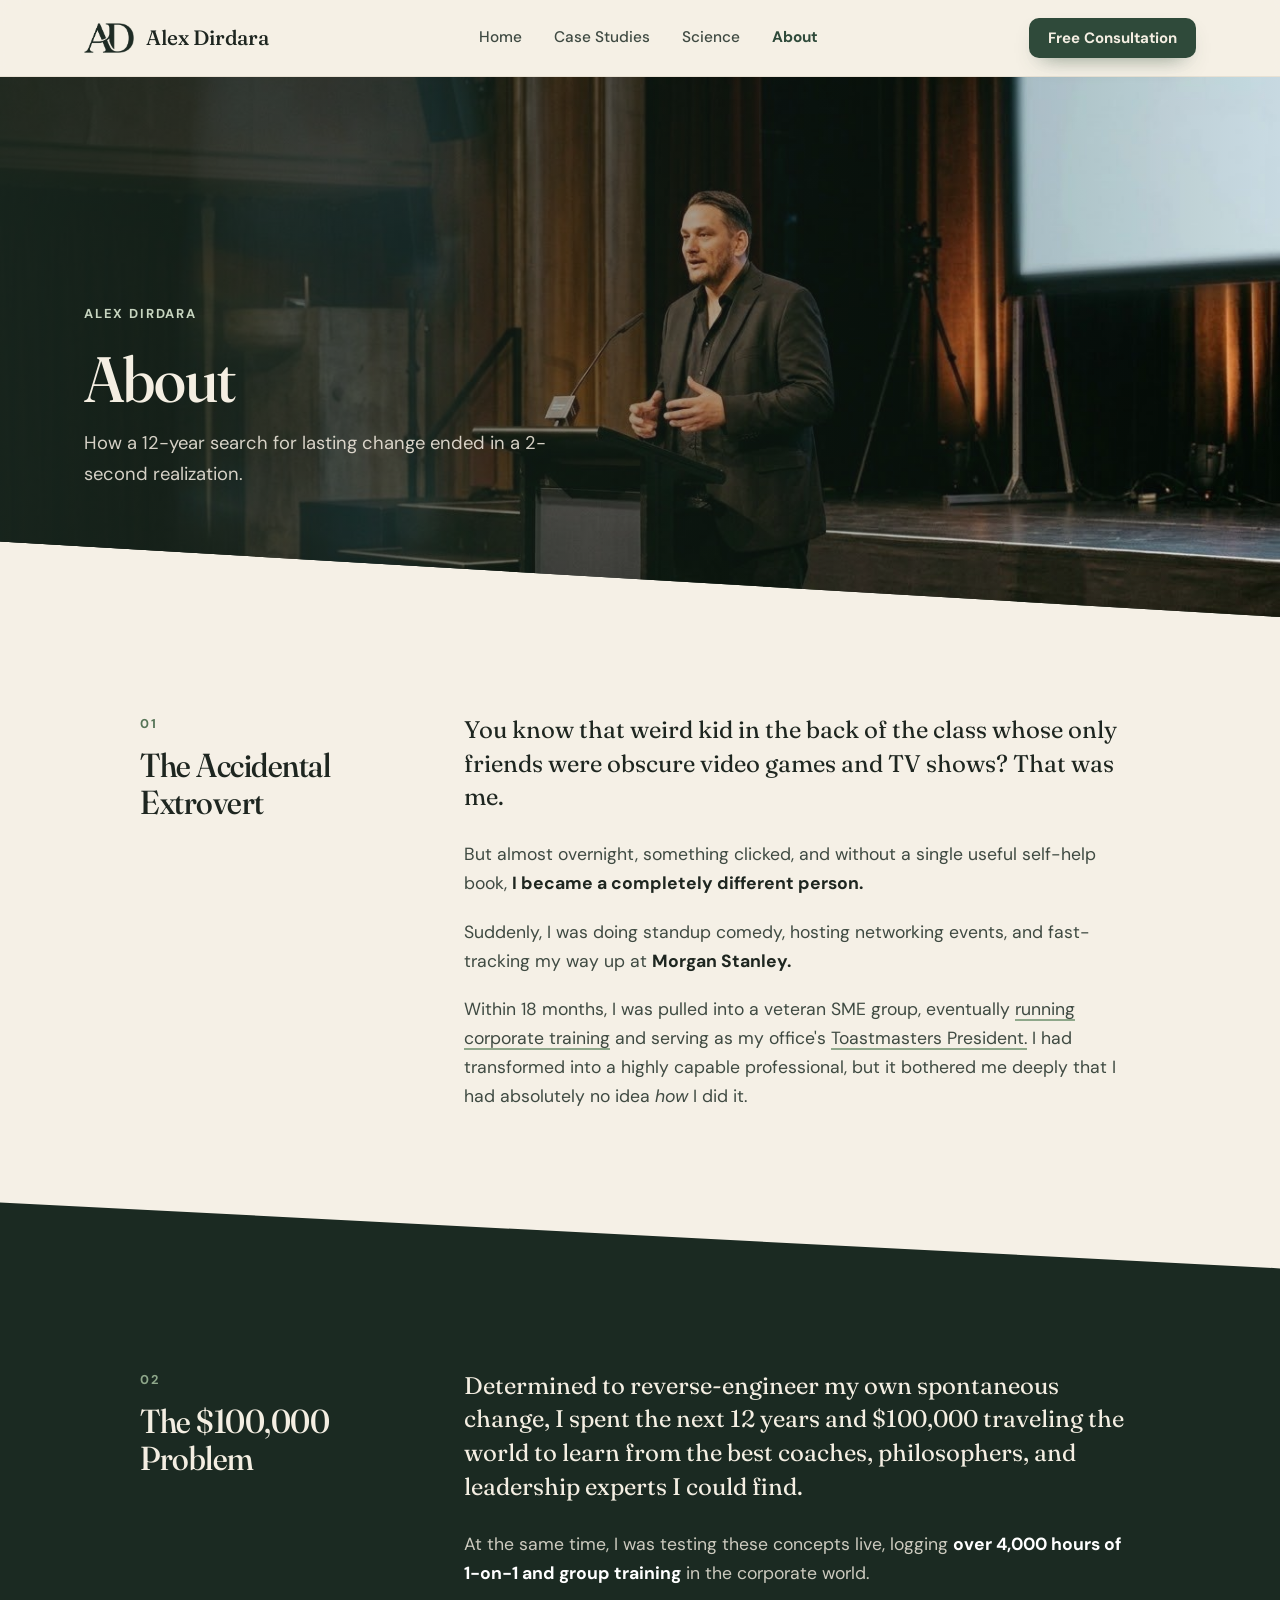
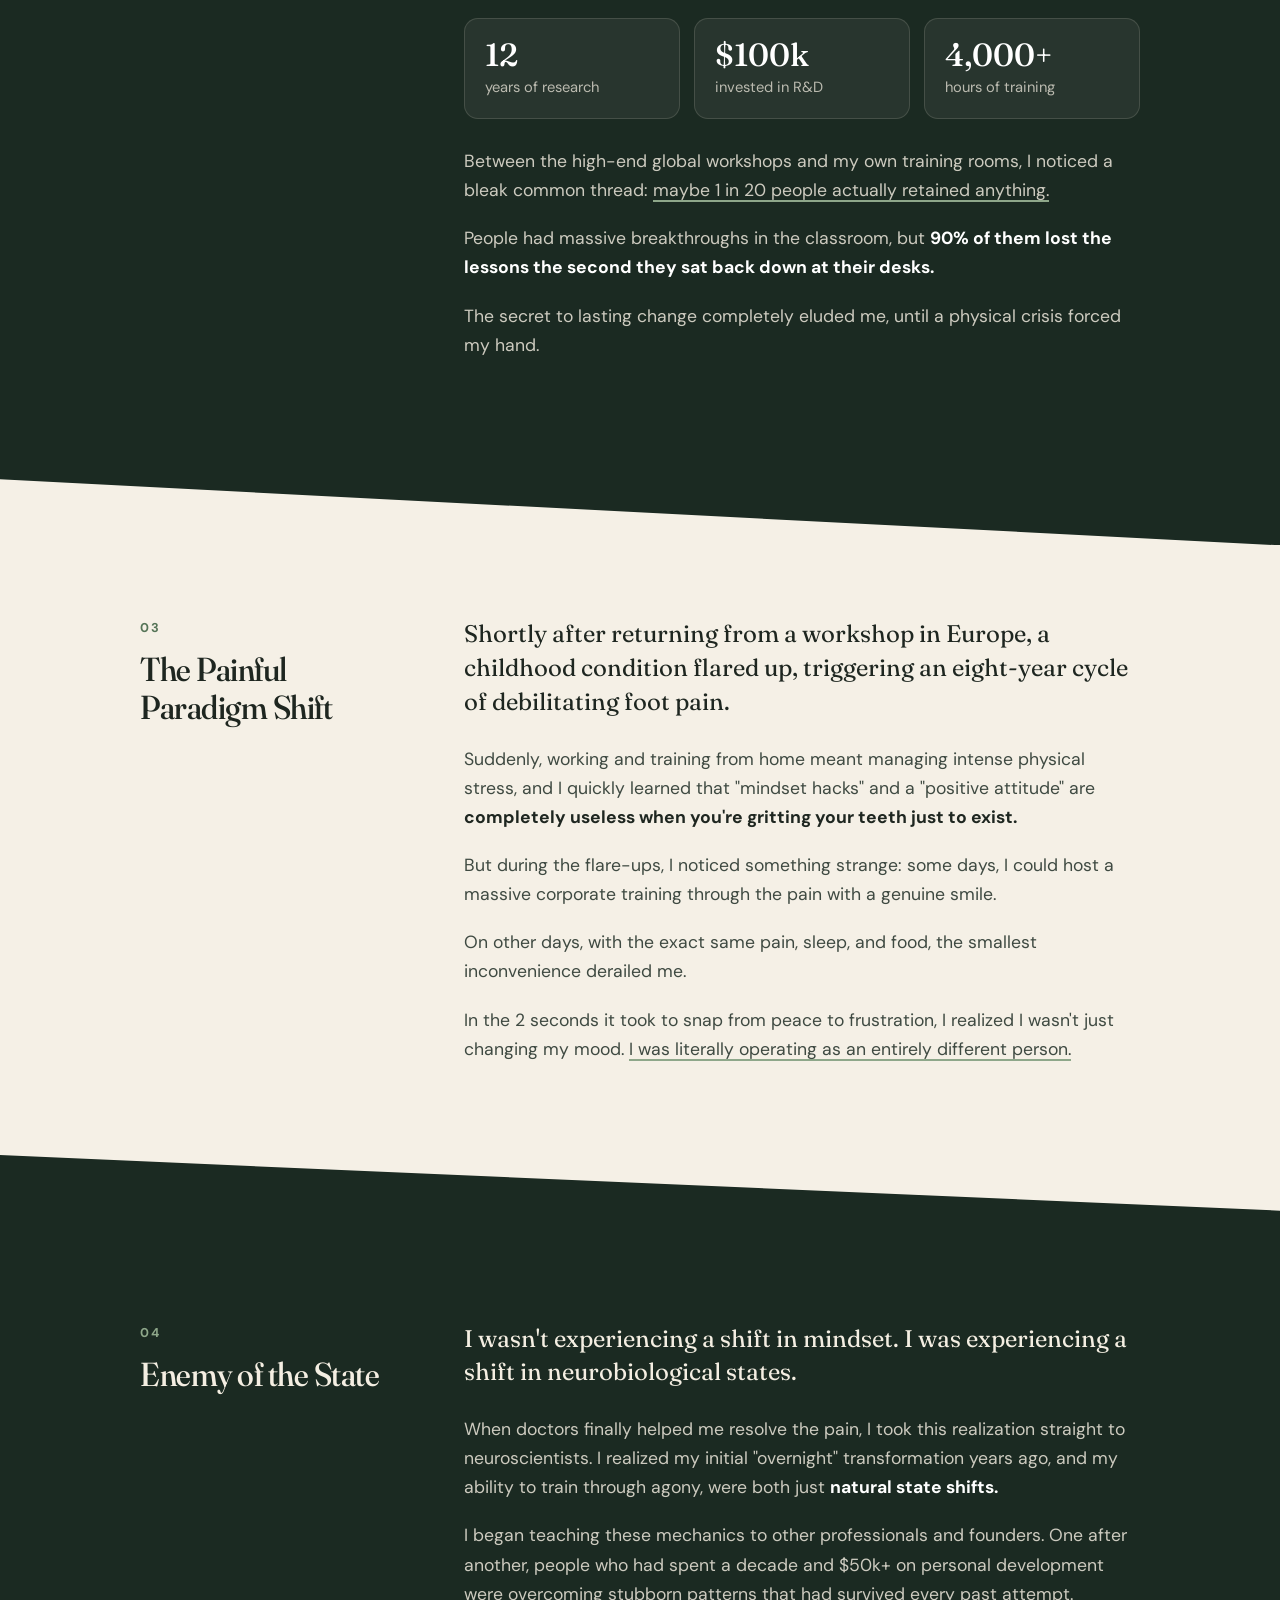
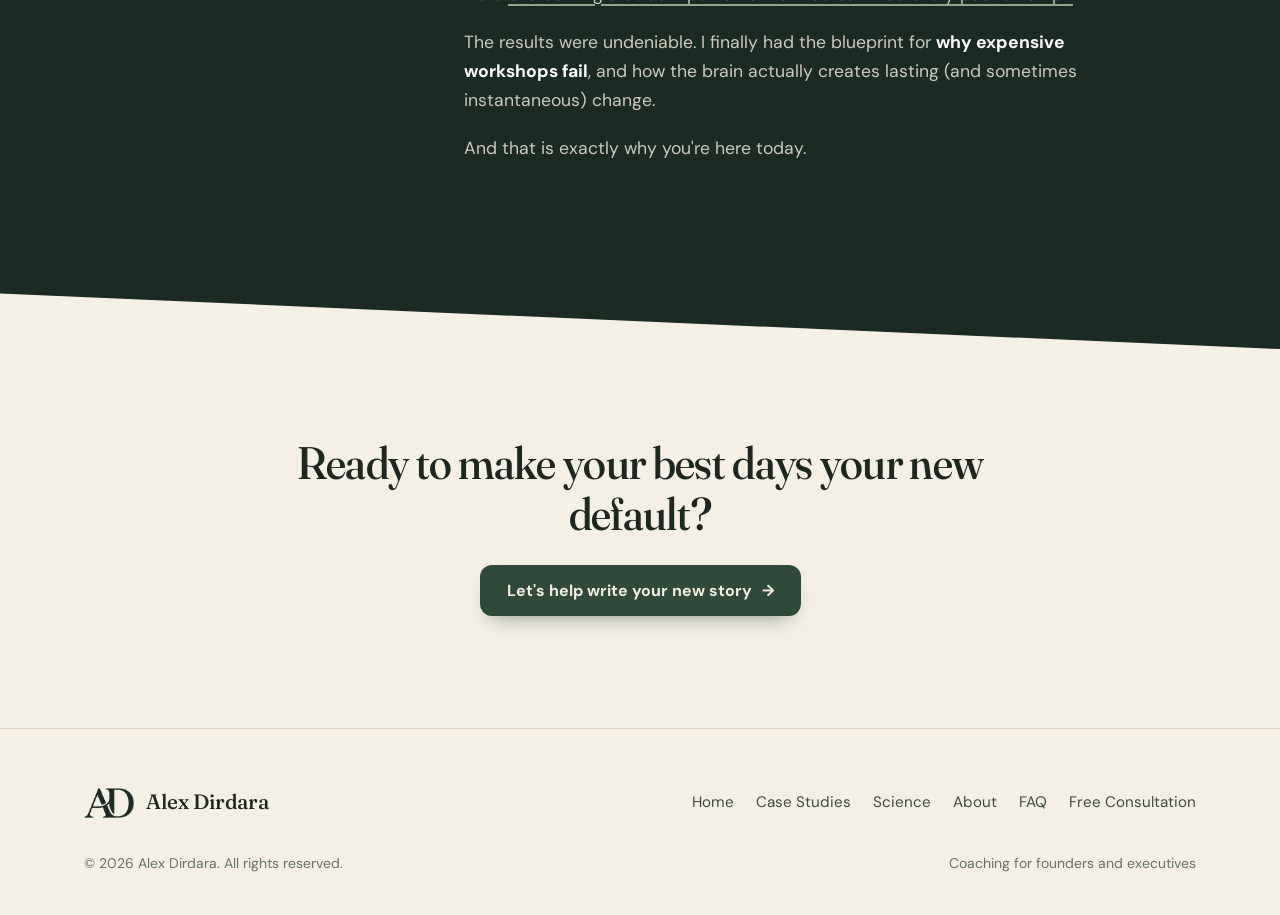
==== commit 7fa18d09: "Add files via upload" ====
--- a/about.html
+++ b/about.html
@@ -30,7 +30,7 @@
         <a href="/about" aria-current="page">About</a>
       </nav>
       <div class="header-cta">
-        <a class="btn btn-primary btn-sm" href="https://calendly.com/dirdara/on-demand" target="_blank" rel="noopener">Free Consultation</a>
+        <a class="btn btn-primary btn-sm" href="https://calendly.com/dirdara/gapmap" target="_blank" rel="noopener">Free Consultation</a>
         <button class="nav-toggle" type="button" aria-expanded="false" aria-controls="mobile-nav" aria-label="Open menu">
           <svg viewBox="0 0 24 24" fill="none" stroke="currentColor" stroke-width="1.8" stroke-linecap="round"><path d="M4 7h16M4 12h16M4 17h16"/></svg>
         </button>
@@ -42,7 +42,7 @@
         <li><a href="/casestudies">Case Studies</a></li>
         <li><a href="/science">Science</a></li>
         <li><a href="/about" aria-current="page">About</a></li>
-        <li><a class="btn btn-primary" href="https://calendly.com/dirdara/on-demand" target="_blank" rel="noopener">Free Consultation</a></li>
+        <li><a class="btn btn-primary" href="https://calendly.com/dirdara/gapmap" target="_blank" rel="noopener">Free Consultation</a></li>
       </ul>
     </div>
   </header>
@@ -141,7 +141,7 @@
     <section class="section center">
       <div class="container reveal">
         <h2 style="max-width:700px;margin:0 auto 26px">Ready to make your best days your new default?</h2>
-        <a class="btn btn-primary" href="https://calendly.com/dirdara/on-demand" target="_blank" rel="noopener">Let's help write your new story <span class="arrow" aria-hidden="true">&rarr;</span></a>
+        <a class="btn btn-primary" href="https://calendly.com/dirdara/gapmap" target="_blank" rel="noopener">Let's help write your new story <span class="arrow" aria-hidden="true">&rarr;</span></a>
       </div>
     </section>
 
@@ -158,14 +158,14 @@
           <a href="/">Home</a>
           <a href="/casestudies">Case Studies</a>
           <a href="/science">Science</a>
-          <a href="/about">About</a>
+          <a href="/about">About</a>
           <a href="/#faq">FAQ</a>
-          <a href="https://calendly.com/dirdara/on-demand" target="_blank" rel="noopener">Free Consultation</a>
+          <a href="https://calendly.com/dirdara/gapmap" target="_blank" rel="noopener">Free Consultation</a>
         </nav>
       </div>
       <div class="footer-base">
         <span>&copy; <span data-year>2026</span> Alex Dirdara. All rights reserved.</span>
-        <span>Performance Coaching | Neuroscience-Backed | Behavioral Engineering</span>
+        <span>Coaching for founders and executives</span>
       </div>
     </div>
   </footer>
--- a/assets/css/styles.css
+++ b/assets/css/styles.css
@@ -211,7 +211,7 @@
   margin-bottom: 26px;
 }
 .pill .sep { width: 4px; height: 4px; border-radius: 50%; background: var(--sage-400); }
-.hero h1 { margin-bottom: 22px; }
+.hero h1 { margin-bottom: 22px; text-wrap: balance; }
 .hero .lead { max-width: 560px; margin-bottom: 34px; }
 .hero-figure { position: relative; justify-self: end; width: 100%; max-width: 460px; }
 .hero-figure::before {
@@ -396,6 +396,28 @@
 .faq-answer { padding: 0 0 26px; color: var(--ink-soft); max-width: 760px; }
 .faq-answer p:last-child { margin-bottom: 0; }
 .faq-answer a { color: var(--green-700); font-weight: 700; }
+
+/* Quiz band (home page) ---------------------------------------------------- */
+.quiz-band {
+  position: relative; overflow: hidden; display: grid; grid-template-columns: auto 1fr auto; align-items: center;
+  gap: clamp(20px, 4vw, 44px); background: var(--green-900); color: var(--cream);
+  border-radius: var(--radius-lg); padding: clamp(28px, 4vw, 44px) clamp(24px, 5vw, 56px);
+}
+.quiz-band-orb {
+  width: 96px; height: 96px; border-radius: 50%; flex-shrink: 0;
+  background: radial-gradient(circle at 34% 30%, #f4eee2 0%, #c6d4bf 28%, #8ea78a 62%, #557457 100%);
+  box-shadow: 0 0 44px 12px rgba(142, 167, 138, .3);
+}
+.quiz-band-copy { min-width: 0; }
+.quiz-band .eyebrow { color: var(--sage-400); margin-bottom: 10px; }
+.quiz-band h2 { color: var(--cream); font-size: clamp(1.6rem, 3vw, 2.3rem); margin-bottom: 10px; }
+.quiz-band h2 .hl { color: var(--sage-200); }
+.quiz-band p { margin: 0; color: rgba(244, 238, 226, .8); max-width: 560px; }
+@media (max-width: 860px) {
+  .quiz-band { grid-template-columns: 1fr; text-align: left; }
+  .quiz-band-orb { width: 64px; height: 64px; }
+  .quiz-band .btn { justify-self: start; }
+}
 
 /* Closing CTA band -------------------------------------------------------- */
 .closing {
@@ -756,6 +778,83 @@
   .states-arrow svg { transform: rotate(90deg); }
 }
 
+/* People I've worked with: auto-scrolling greyscale names -------------------- */
+.logos { padding: clamp(40px, 6vw, 64px) 0 0; }
+.logos-title { text-align: center; margin: 0 0 22px; font-size: .8rem; font-weight: 700; letter-spacing: .14em; text-transform: uppercase; color: var(--muted); }
+.marquee {
+  overflow: hidden;
+  -webkit-mask-image: linear-gradient(90deg, transparent, #000 12%, #000 88%, transparent);
+  mask-image: linear-gradient(90deg, transparent, #000 12%, #000 88%, transparent);
+}
+.marquee-track { display: flex; width: max-content; animation: marquee 36s linear infinite; }
+.marquee:hover .marquee-track { animation-play-state: paused; }
+.marquee-list { display: flex; align-items: center; gap: clamp(40px, 6vw, 72px); padding: 0 clamp(20px, 3vw, 36px); margin: 0; list-style: none; }
+.marquee-list li { display: flex; align-items: center; height: 56px; }
+/* Greyscale and slightly faded so the logos sit quietly on the beige */
+.marquee-list img { display: block; width: auto; max-width: none; filter: grayscale(1) contrast(.9); opacity: .55; }
+@keyframes marquee { to { transform: translateX(-50%); } }
+/* Reduced motion: show the names once, wrapped and still */
+@media (prefers-reduced-motion: reduce) {
+  .marquee { -webkit-mask-image: none; mask-image: none; }
+  .marquee-track { width: auto; justify-content: center; }
+  .marquee-list { flex-wrap: wrap; justify-content: center; row-gap: 14px; }
+  .marquee-list[aria-hidden="true"] { display: none; }
+}
+
+/* How I work -------------------------------------------------------------- */
+.ways { display: grid; grid-template-columns: repeat(4, 1fr); gap: 16px; }
+.way { background: var(--surface); border: 1px solid var(--line-soft); border-radius: var(--radius); padding: 26px 24px; box-shadow: var(--shadow-sm); }
+.way-ico {
+  width: 48px; height: 48px; border-radius: 14px; display: grid; place-items: center; margin-bottom: 18px;
+  background: var(--sage-50); border: 1px solid var(--sage-200); color: var(--green-700);
+}
+.way-ico svg { width: 24px; height: 24px; }
+.way h3 { font-size: 1.3rem; line-height: 1.25; margin: 0 0 10px; }
+.way p { margin: 0; color: var(--ink-soft); font-size: 1rem; }
+.ways-note { margin: 28px 0 0; color: var(--muted); }
+.ways-note a { color: var(--green-700); font-weight: 700; text-decoration: none; }
+.ways-note a:hover { text-decoration: underline; }
+@media (max-width: 1000px) { .ways { grid-template-columns: 1fr 1fr; } }
+@media (max-width: 560px) { .ways { grid-template-columns: 1fr; } }
+
+/* For teams band: the quiz band layout in light sage, so the dark closing below stays the main call to action */
+.team-band { background: var(--sage-100); color: var(--ink); }
+.team-band .eyebrow { color: var(--sage-600); }
+.team-band h2 { color: var(--ink); }
+.team-band h2 .hl { color: var(--green-700); }
+.team-band p { color: var(--ink-soft); }
+.team-band .btn-light { background: var(--green-700); color: var(--cream); }
+.team-band .btn-light:hover { background: var(--green-800); }
+.team-ico {
+  width: 76px; height: 76px; border-radius: 50%; display: grid; place-items: center; flex-shrink: 0;
+  background: var(--surface); border: 1px solid var(--sage-200); color: var(--green-700);
+}
+.team-ico svg { width: 36px; height: 36px; }
+@media (max-width: 860px) { .team-ico { width: 60px; height: 60px; } .team-ico svg { width: 28px; height: 28px; } }
+
+/* Standalone pages (/process, /start) ------------------------------------- */
+/* Lean header: logo and the booking button only, kept visible on phones */
+.lean-header .header-cta .btn { display: inline-flex; }
+@media (max-width: 400px) { .lean-header .brand span { display: none; } }
+
+/* "Where to next" cards at the bottom */
+.next-links { display: grid; grid-template-columns: repeat(3, 1fr); gap: 16px; margin-top: clamp(36px, 5vw, 56px); }
+.next-links.four { grid-template-columns: repeat(4, 1fr); }
+.next-link {
+  display: flex; flex-direction: column; align-items: flex-start; gap: 14px; text-decoration: none;
+  background: var(--surface); border: 1px solid var(--line-soft); border-radius: var(--radius); padding: 24px; box-shadow: var(--shadow-sm);
+  transition: border-color .2s, transform .2s;
+}
+.next-link:hover { border-color: var(--sage-400); transform: translateY(-2px); }
+.next-link p { margin: 0; color: var(--ink-soft); font-size: 1.04rem; }
+.next-link .go { margin-top: auto; display: inline-flex; align-items: center; gap: 8px; font-weight: 700; color: var(--green-700); }
+.next-link .go .arrow { transition: transform .2s; }
+.next-link:hover .go .arrow { transform: translateX(4px); }
+.home-link { text-align: center; margin-top: 28px; }
+@media (max-width: 960px) { .next-links.four { grid-template-columns: 1fr 1fr; } }
+@media (max-width: 760px) { .next-links { grid-template-columns: 1fr; } }
+@media (max-width: 560px) { .next-links.four { grid-template-columns: 1fr; } }
+
 /* Reveal on scroll -------------------------------------------------------- */
 .reveal { opacity: 0; transform: translateY(18px); transition: opacity .7s ease, transform .7s ease; }
 .reveal.in { opacity: 1; transform: none; }
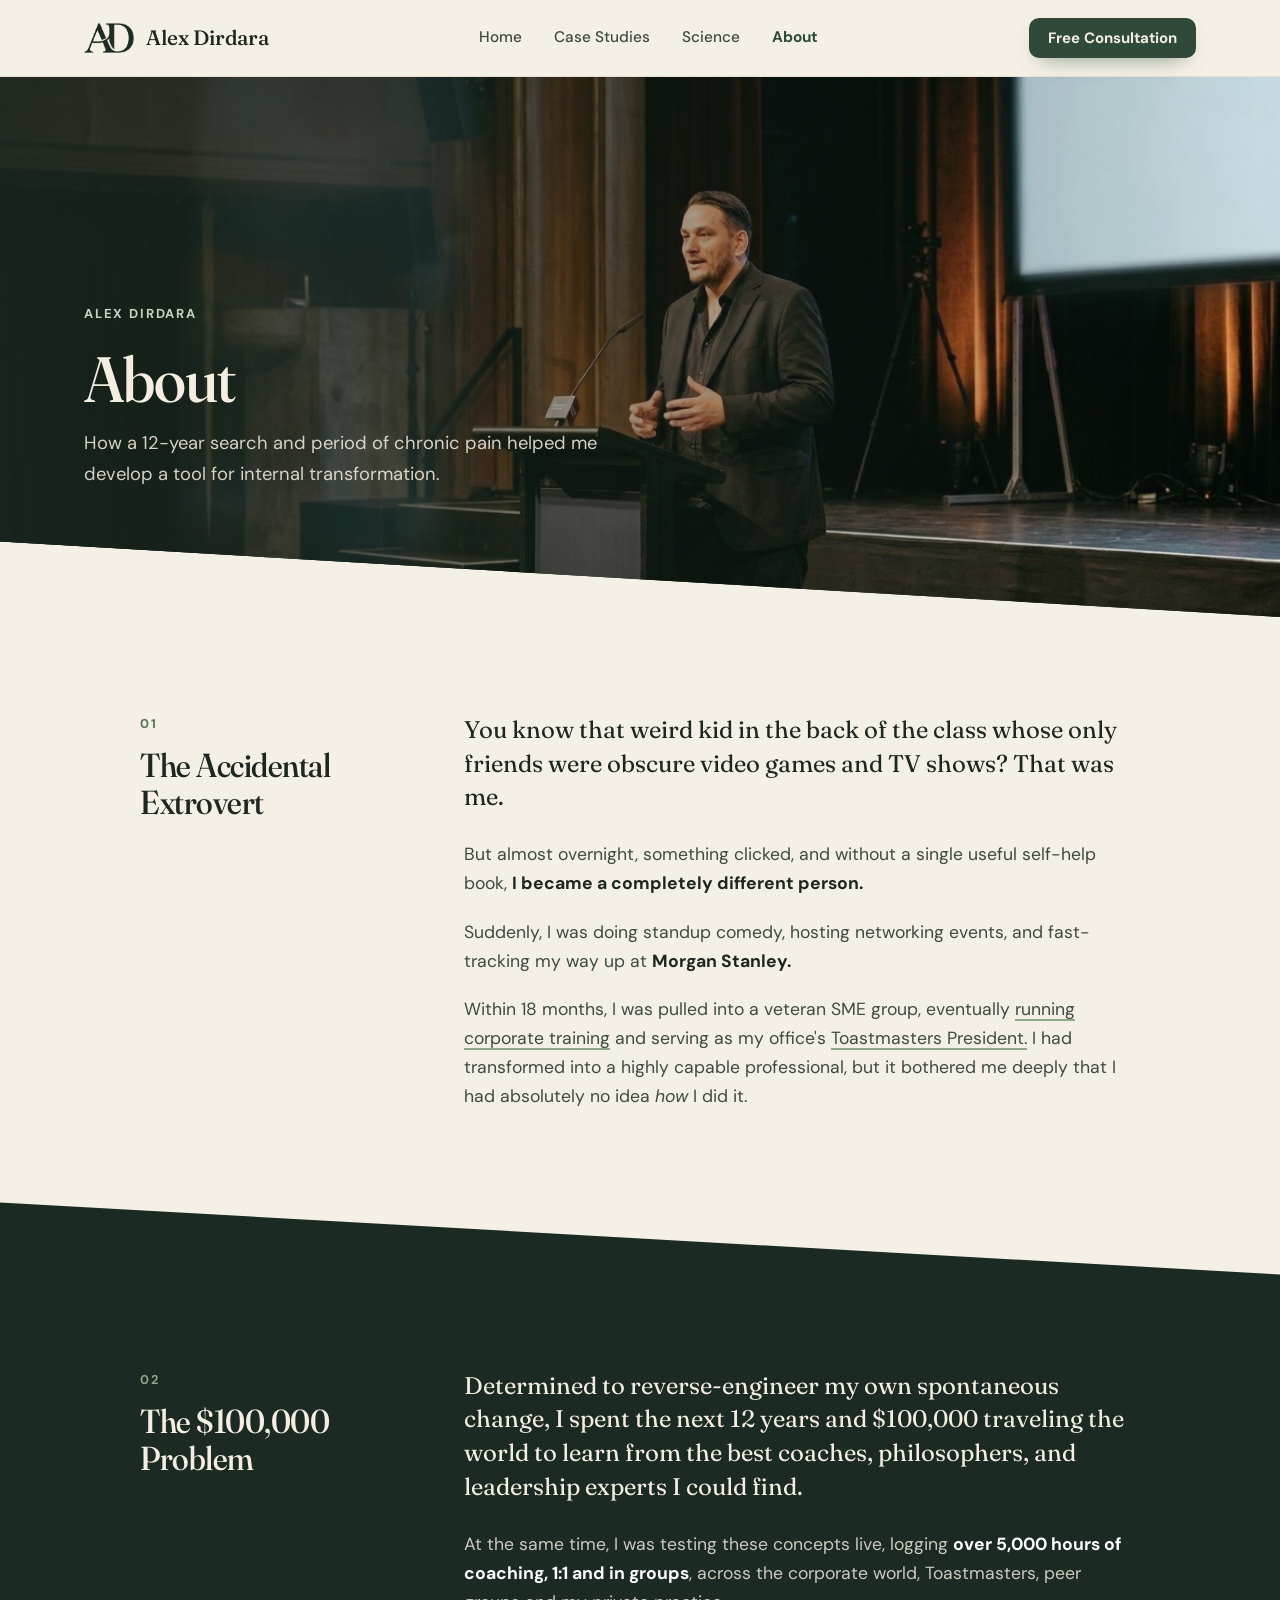
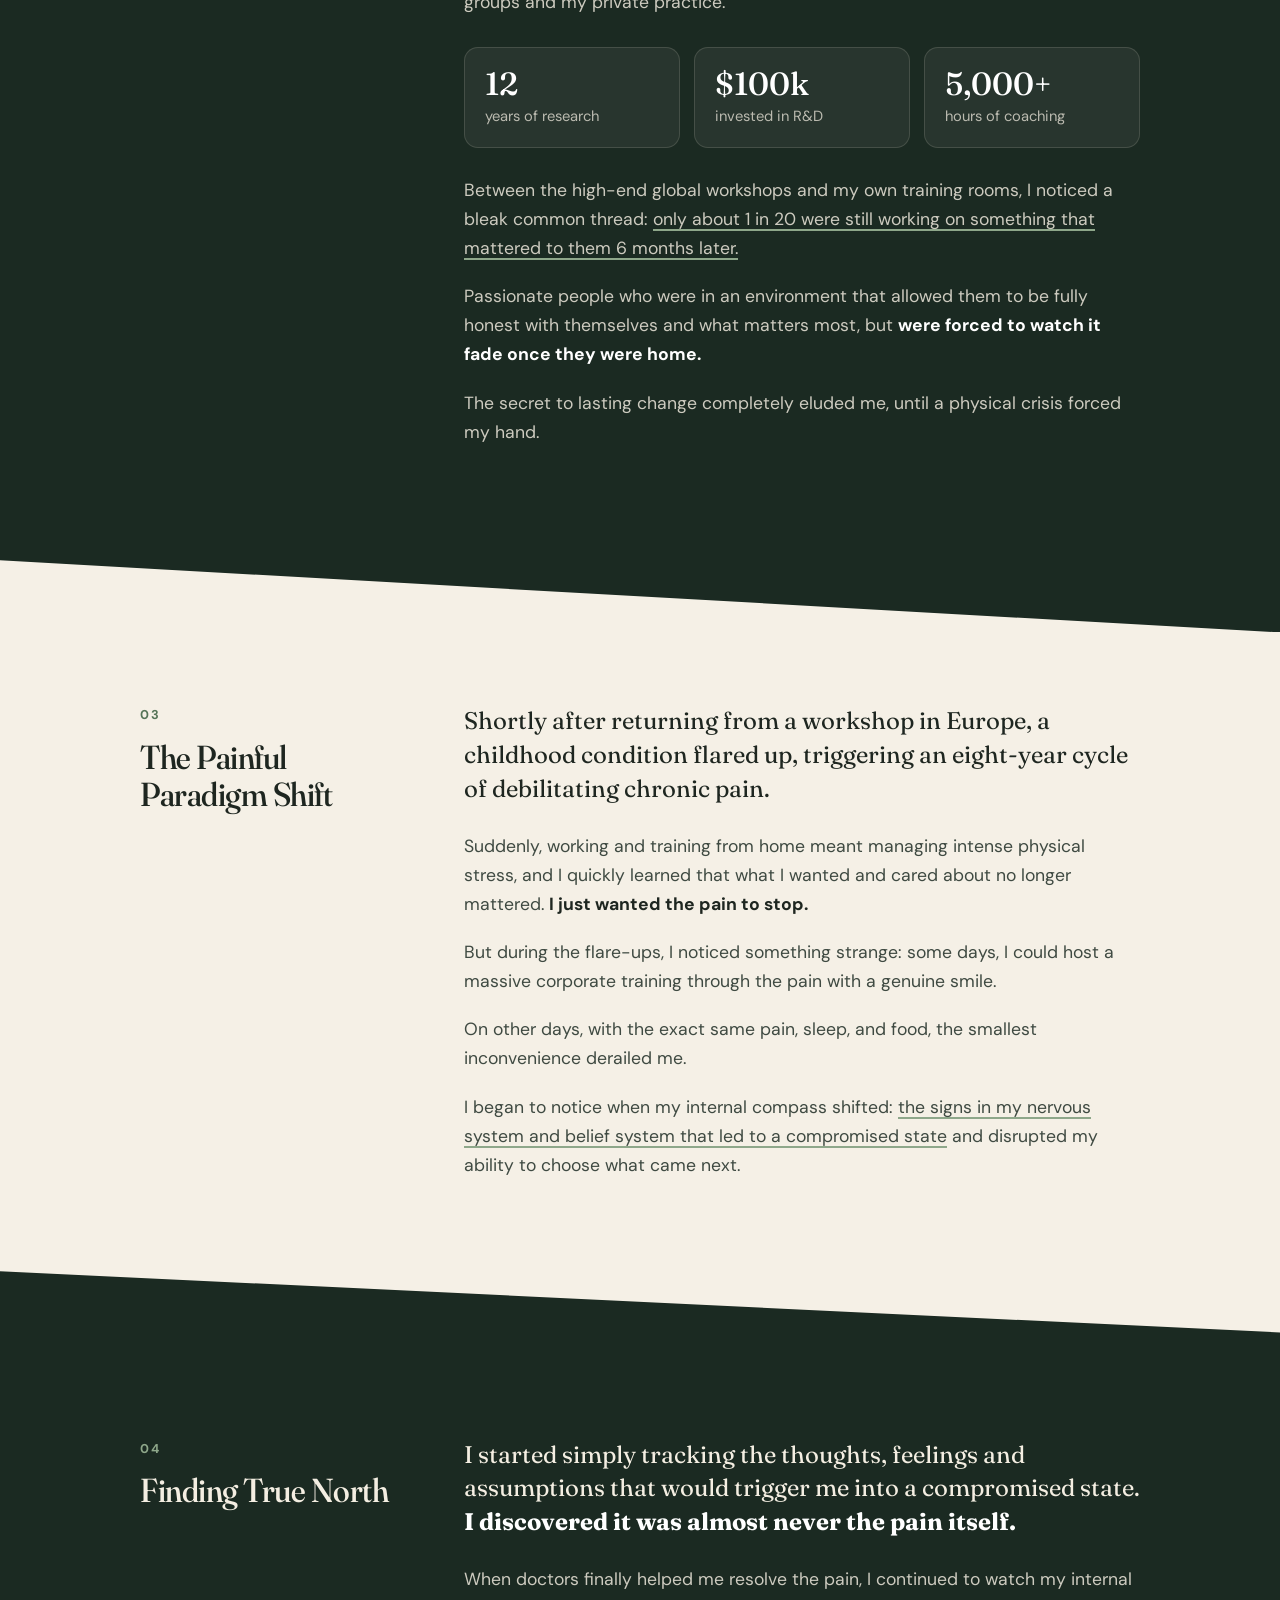
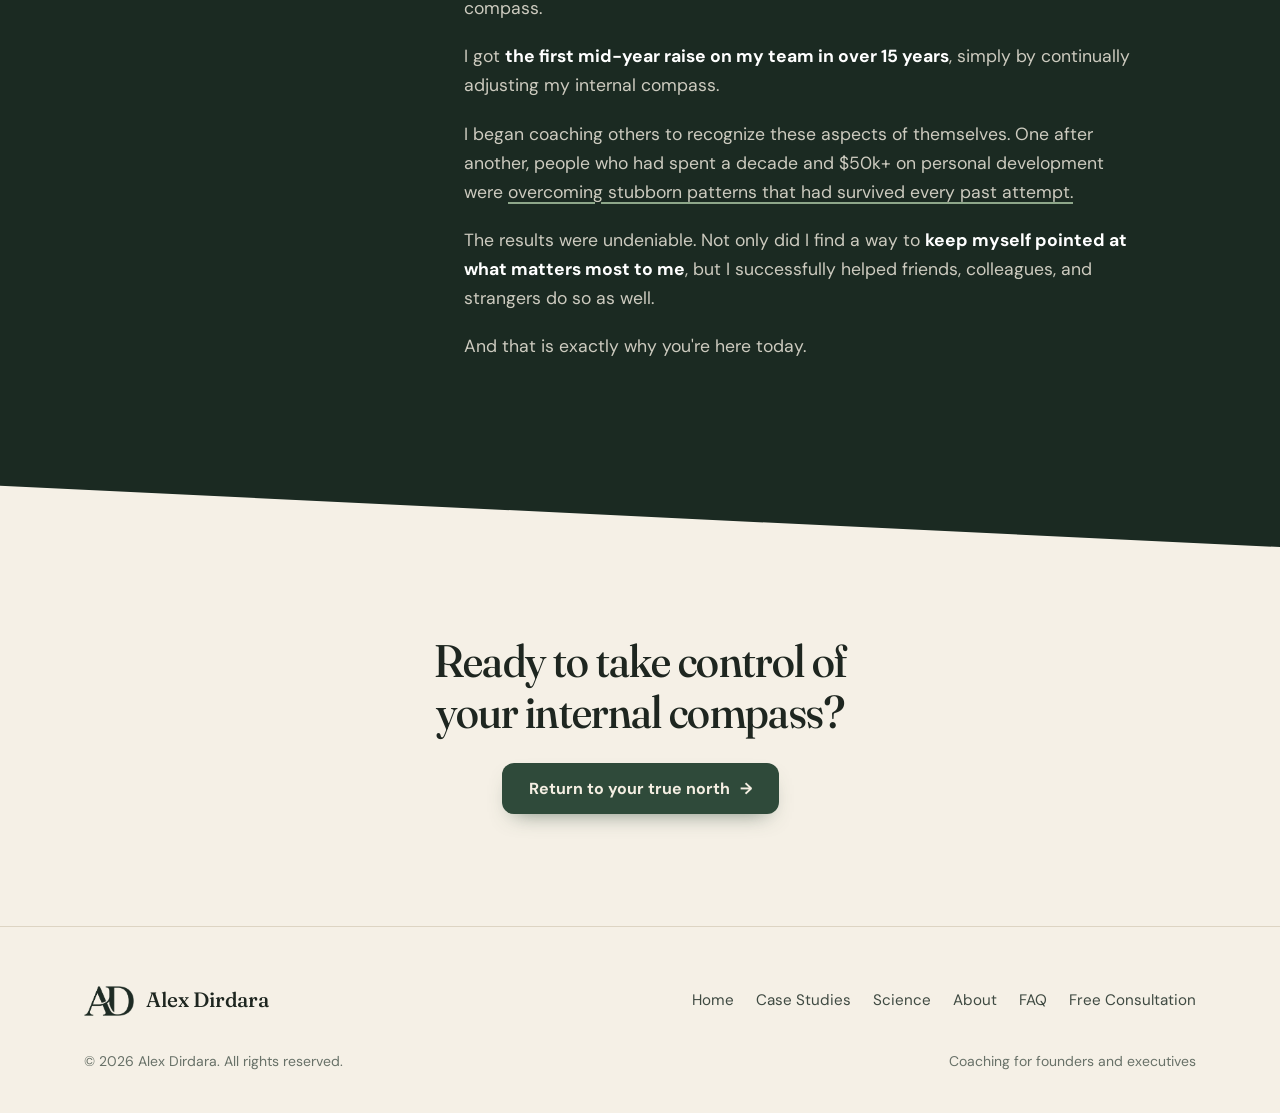
==== commit 6bb93800: "Add files via upload" ====
--- a/about.html
+++ b/about.html
@@ -4,7 +4,7 @@
   <meta charset="utf-8">
   <meta name="viewport" content="width=device-width, initial-scale=1">
   <title>About Alex Dirdara | Performance Coaching</title>
-  <meta name="description" content="From the weird kid in the back of the class to Director at Morgan Stanley, 12 years and $100,000 of research into why change doesn't stick, and what finally made it click.">
+  <meta name="description" content="From the weird kid in the back of the class to Director at Morgan Stanley: how a 12-year search and a period of chronic pain helped me develop a tool for internal transformation.">
   <meta property="og:title" content="About Alex Dirdara">
   <meta property="og:image" content="https://alexdirdara.com/assets/img/alex-stage.jpg">
   <link rel="icon" type="image/png" href="assets/img/favicon.png">
@@ -54,7 +54,7 @@
       <div class="container">
         <div class="eyebrow">Alex Dirdara</div>
         <h1>About</h1>
-        <p>How a 12-year search for lasting change ended in a 2-second realization.</p>
+        <p>How a 12-year search and period of chronic pain helped me develop a tool for internal transformation.</p>
       </div>
     </section>
 
@@ -86,14 +86,14 @@
           </div>
           <div class="story-body">
             <p class="kicker">Determined to reverse-engineer my own spontaneous change, I spent the next 12 years and $100,000 traveling the world to learn from the best coaches, philosophers, and leadership experts I could find.</p>
-            <p>At the same time, I was testing these concepts live, logging <strong>over 4,000 hours of 1-on-1 and group training</strong> in the corporate world.</p>
+            <p>At the same time, I was testing these concepts live, logging <strong>over 5,000 hours of coaching, 1:1 and in groups</strong>, across the corporate world, Toastmasters, peer groups and my private practice.</p>
             <div class="stat-row">
               <div class="stat"><strong>12</strong><span>years of research</span></div>
               <div class="stat"><strong>$100k</strong><span>invested in R&amp;D</span></div>
-              <div class="stat"><strong>4,000+</strong><span>hours of training</span></div>
+              <div class="stat"><strong>5,000+</strong><span>hours of coaching</span></div>
             </div>
-            <p style="margin-top:28px">Between the high-end global workshops and my own training rooms, I noticed a bleak common thread: <span class="u">maybe 1 in 20 people actually retained anything.</span></p>
-            <p>People had massive breakthroughs in the classroom, but <strong>90% of them lost the lessons the second they sat back down at their desks.</strong></p>
+            <p style="margin-top:28px">Between the high-end global workshops and my own training rooms, I noticed a bleak common thread: <span class="u">only about 1 in 20 were still working on something that mattered to them 6 months later.</span></p>
+            <p>Passionate people who were in an environment that allowed them to be fully honest with themselves and what matters most, but <strong>were forced to watch it fade once they were home.</strong></p>
             <p>The secret to lasting change completely eluded me, until a physical crisis forced my hand.</p>
           </div>
         </div>
@@ -109,11 +109,11 @@
             <h2>The Painful Paradigm Shift</h2>
           </div>
           <div class="story-body">
-            <p class="kicker">Shortly after returning from a workshop in Europe, a childhood condition flared up, triggering an eight-year cycle of debilitating foot pain.</p>
-            <p>Suddenly, working and training from home meant managing intense physical stress, and I quickly learned that "mindset hacks" and a "positive attitude" are <strong>completely useless when you're gritting your teeth just to exist.</strong></p>
+            <p class="kicker">Shortly after returning from a workshop in Europe, a childhood condition flared up, triggering an eight-year cycle of debilitating chronic pain.</p>
+            <p>Suddenly, working and training from home meant managing intense physical stress, and I quickly learned that what I wanted and cared about no longer mattered. <strong>I just wanted the pain to stop.</strong></p>
             <p>But during the flare-ups, I noticed something strange: some days, I could host a massive corporate training through the pain with a genuine smile.</p>
             <p>On other days, with the exact same pain, sleep, and food, the smallest inconvenience derailed me.</p>
-            <p>In the 2 seconds it took to snap from peace to frustration, I realized I wasn't just changing my mood. <span class="u">I was literally operating as an entirely different person.</span></p>
+            <p>I began to notice when my internal compass shifted: <span class="u">the signs in my nervous system and belief system that led to a compromised state</span> and disrupted my ability to choose what came next.</p>
           </div>
         </div>
       </div>
@@ -125,13 +125,14 @@
         <div class="story-grid reveal">
           <div class="story-title">
             <span class="num">04</span>
-            <h2>Enemy of the State</h2>
+            <h2>Finding True North</h2>
           </div>
           <div class="story-body">
-            <p class="kicker">I wasn't experiencing a shift in mindset. I was experiencing a shift in neurobiological states.</p>
-            <p>When doctors finally helped me resolve the pain, I took this realization straight to neuroscientists. I realized my initial "overnight" transformation years ago, and my ability to train through agony, were both just <strong>natural state shifts.</strong></p>
-            <p>I began teaching these mechanics to other professionals and founders. One after another, people who had spent a decade and $50k+ on personal development were <span class="u">overcoming stubborn patterns that had survived every past attempt.</span></p>
-            <p>The results were undeniable. I finally had the blueprint for <strong>why expensive workshops fail</strong>, and how the brain actually creates lasting (and sometimes instantaneous) change.</p>
+            <p class="kicker">I started simply tracking the thoughts, feelings and assumptions that would trigger me into a compromised state. <strong>I discovered it was almost never the pain itself.</strong></p>
+            <p>When doctors finally helped me resolve the pain, I continued to watch my internal compass.</p>
+            <p>I got <strong>the first mid-year raise on my team in over 15 years</strong>, simply by continually adjusting my internal compass.</p>
+            <p>I began coaching others to recognize these aspects of themselves. One after another, people who had spent a decade and $50k+ on personal development were <span class="u">overcoming stubborn patterns that had survived every past attempt.</span></p>
+            <p>The results were undeniable. Not only did I find a way to <strong>keep myself pointed at what matters most to me</strong>, but I successfully helped friends, colleagues, and strangers do so as well.</p>
             <p>And that is exactly why you're here today.</p>
           </div>
         </div>
@@ -140,8 +141,8 @@
 
     <section class="section center">
       <div class="container reveal">
-        <h2 style="max-width:700px;margin:0 auto 26px">Ready to make your best days your new default?</h2>
-        <a class="btn btn-primary" href="https://calendly.com/dirdara/gapmap" target="_blank" rel="noopener">Let's help write your new story <span class="arrow" aria-hidden="true">&rarr;</span></a>
+        <h2 style="max-width:700px;margin:0 auto 26px;text-wrap:balance">Ready to take control of your internal compass?</h2>
+        <a class="btn btn-primary" href="https://calendly.com/dirdara/gapmap" target="_blank" rel="noopener">Return to your true north <span class="arrow" aria-hidden="true">&rarr;</span></a>
       </div>
     </section>
 
@@ -158,7 +159,7 @@
           <a href="/">Home</a>
           <a href="/casestudies">Case Studies</a>
           <a href="/science">Science</a>
-          <a href="/about">About</a>
+          <a href="/about">About</a>
           <a href="/#faq">FAQ</a>
           <a href="https://calendly.com/dirdara/gapmap" target="_blank" rel="noopener">Free Consultation</a>
         </nav>
--- a/assets/css/styles.css
+++ b/assets/css/styles.css
@@ -540,6 +540,8 @@
 }
 .case-block h4 .dot { width: 8px; height: 8px; border-radius: 50%; }
 .case-block p { margin: 0; font-size: .98rem; line-height: 1.6; }
+.case-block p strong { font-weight: 700; color: var(--ink); }
+.case-featured .case-block p strong { color: var(--cream); }
 .case-roi {
   margin: 18px auto 0; text-align: center; border-radius: 14px; padding: 22px 26px; max-width: 760px;
 }
@@ -775,8 +777,34 @@
 @media (max-width: 560px) {
   .states { grid-template-columns: 1fr; }
   .states-arrow { padding: 6px 0; }
-  .states-arrow svg { transform: rotate(90deg); }
-}
+}
+#context-mismatch .equation { margin-top: 22px; }
+#context-mismatch .approach { margin-top: 24px; }
+.page-intro h1 { text-wrap: balance; }
+
+/* Goal discovery: compass, belief rows, the three compromises */
+.compass { width: 100%; height: auto; display: block; margin-bottom: 18px; }
+.compass .dial { fill: var(--sage-50); stroke: var(--sage-200); stroke-width: 1.5; }
+.compass .ticks line { stroke: var(--sage-400); stroke-width: 2; stroke-linecap: round; }
+.compass .chosen-line { stroke: var(--green-700); stroke-width: 2; stroke-dasharray: 5 5; }
+.compass .chosen-dot { fill: var(--green-700); }
+.compass .drift { fill: none; stroke: var(--clay); stroke-width: 2; stroke-dasharray: 4 5; stroke-linecap: round; }
+.compass .needle-front { fill: var(--clay); }
+.compass .needle-back { fill: var(--sage-200); }
+.compass .hub { fill: var(--surface); stroke: var(--ink-soft); stroke-width: 2; }
+.compass .lbl { font-family: var(--font-body); font-size: 14px; font-weight: 700; }
+.compass .lbl.chosen { fill: var(--green-700); }
+.compass .lbl.drifted { fill: var(--clay); }
+.shifts { list-style: none; margin: 0; padding: 18px 0 0; border-top: 1px dashed var(--line); display: grid; gap: 14px; }
+.shifts li { display: grid; gap: 2px; }
+.shifts .belief { font-family: var(--font-display); font-size: 1.05rem; color: var(--ink); }
+.shifts .becomes { font-size: .9rem; font-weight: 600; color: var(--clay); }
+.compromised { margin-top: clamp(40px, 6vw, 64px); }
+.compromised > h3 { font-size: clamp(1.3rem, 2.4vw, 1.7rem); max-width: 720px; margin: 0 0 22px; text-wrap: balance; }
+.ways.three { grid-template-columns: repeat(3, 1fr); }
+.way p + p { margin-top: 12px; }
+.way .goal-shift { padding-top: 12px; border-top: 1px dashed var(--line); font-size: .92rem; font-weight: 700; color: var(--clay); }
+@media (max-width: 860px) { .ways.three { grid-template-columns: 1fr; } }
 
 /* People I've worked with: auto-scrolling greyscale names -------------------- */
 .logos { padding: clamp(40px, 6vw, 64px) 0 0; }
@@ -802,6 +830,7 @@
 }
 
 /* How I work -------------------------------------------------------------- */
+.section-head .lead.full { max-width: none; }
 .ways { display: grid; grid-template-columns: repeat(4, 1fr); gap: 16px; }
 .way { background: var(--surface); border: 1px solid var(--line-soft); border-radius: var(--radius); padding: 26px 24px; box-shadow: var(--shadow-sm); }
 .way-ico {
